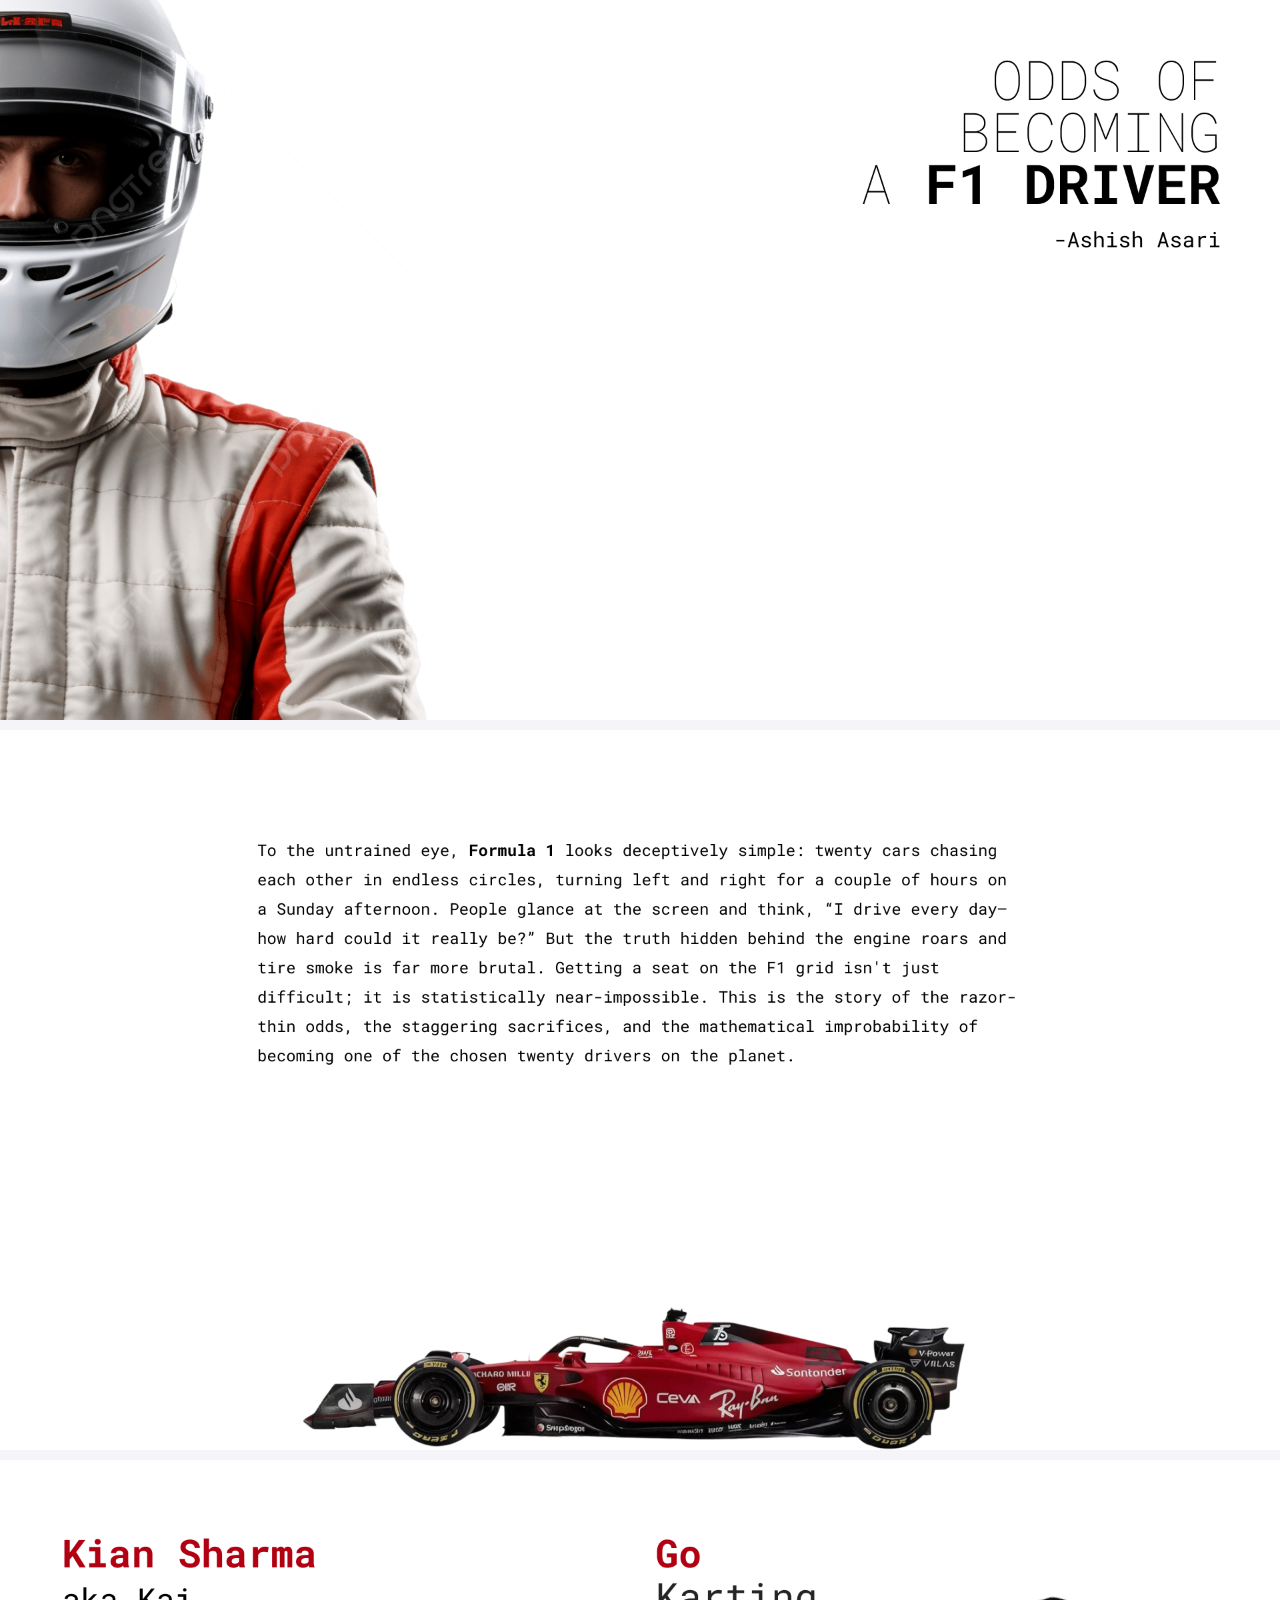
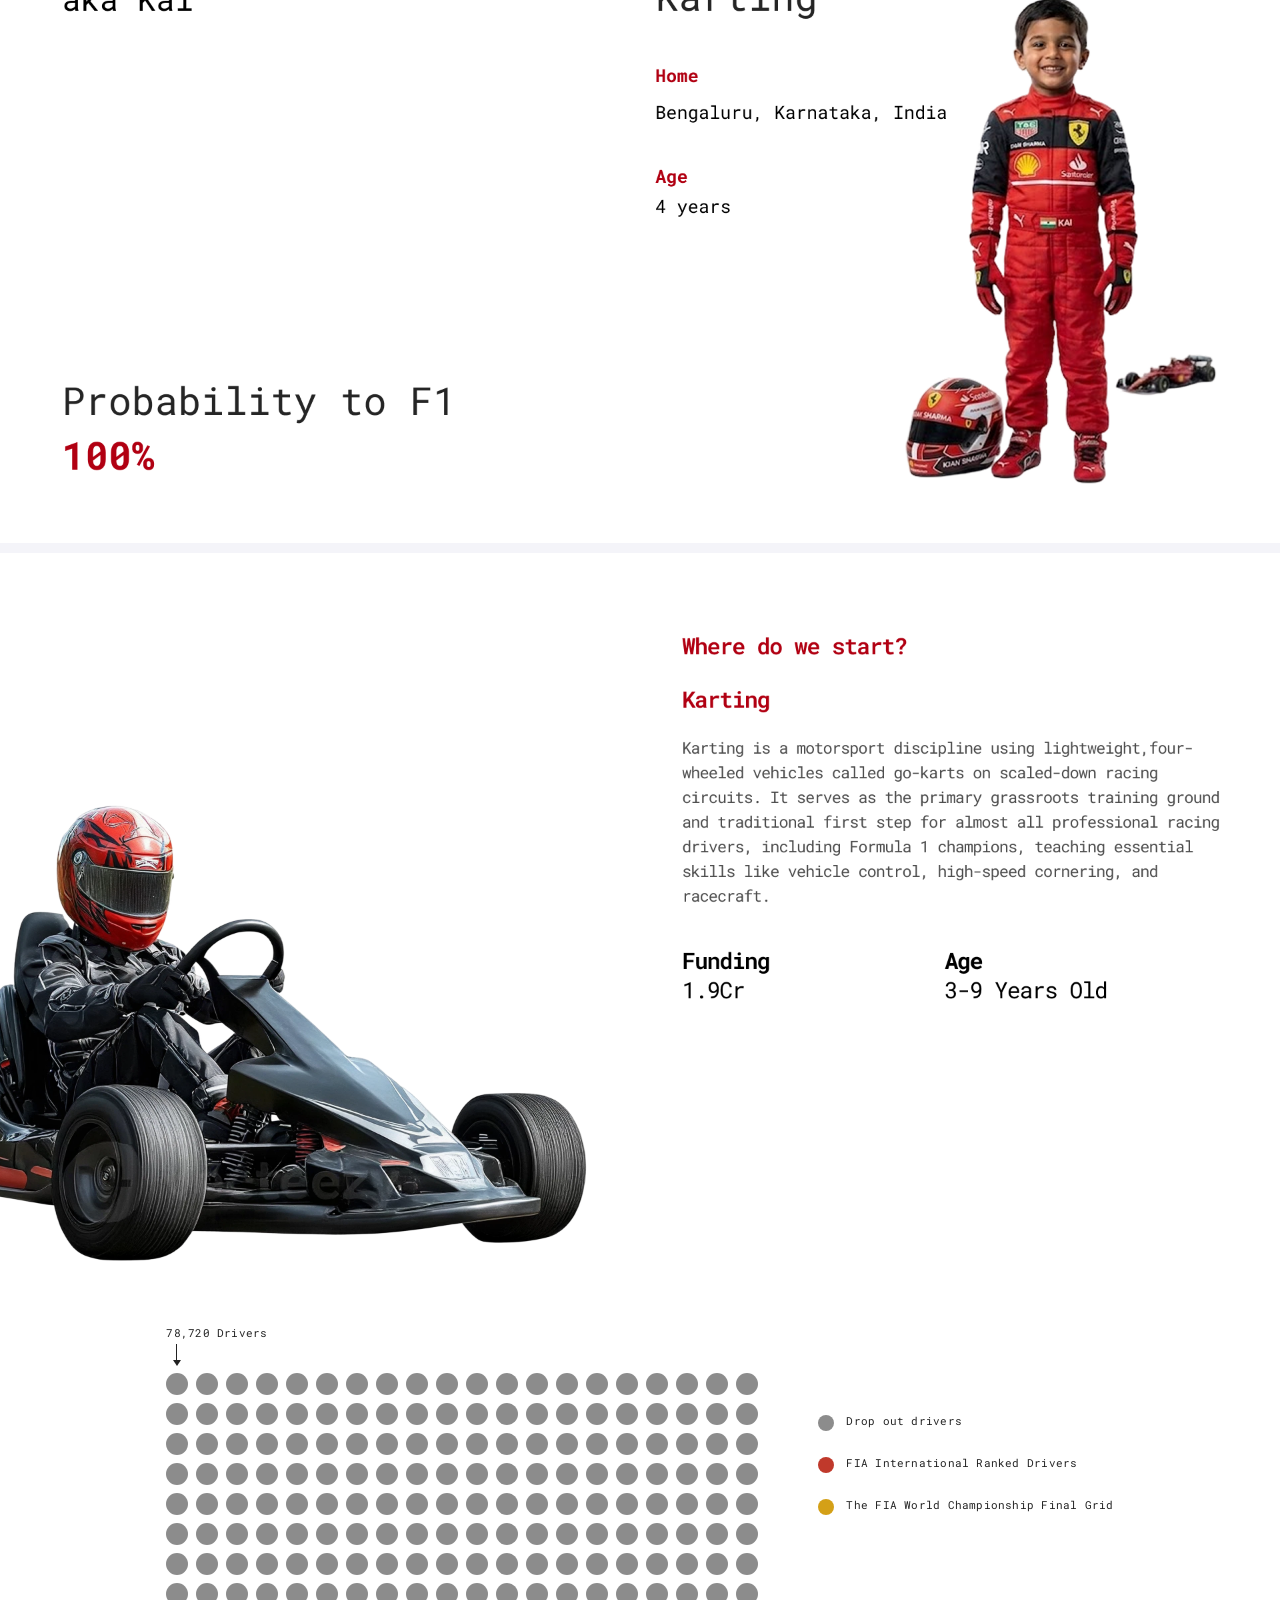
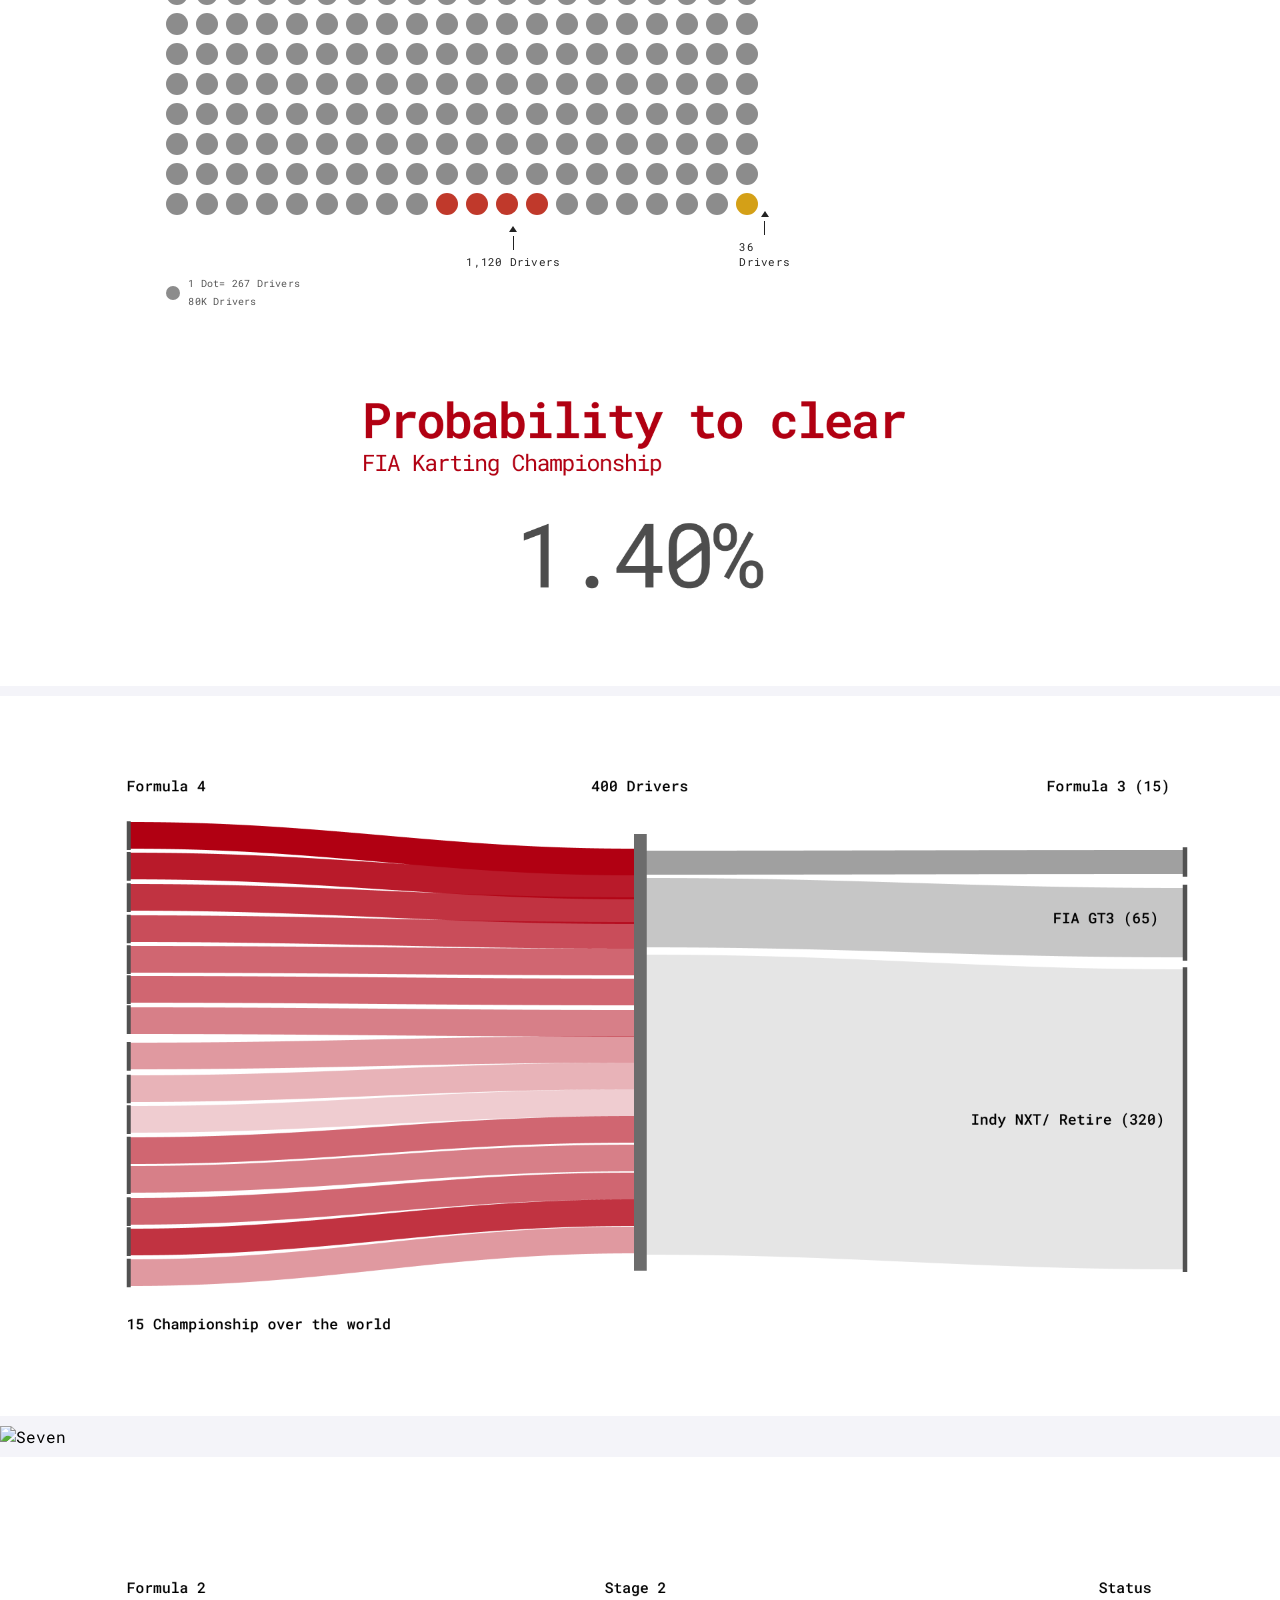
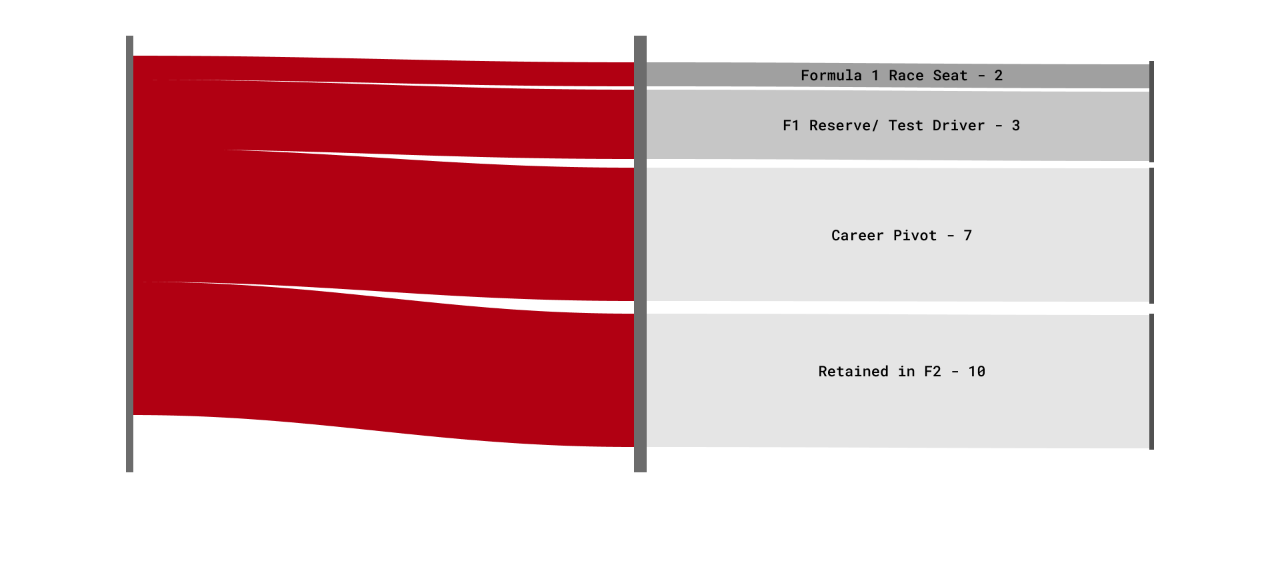
==== F1/Index.html @ bd138283 "pushed" ====
<!DOCTYPE html>
<html lang="en">
<head>
    <meta charset="UTF-8" />
    <meta name="viewport" content="width=device-width, initial-scale=1.0" />
    <title>Webpage with Gallery & FIA Driver Grid</title>
    <link rel="preconnect" href="https://fonts.googleapis.com" />
    <link href="https://fonts.googleapis.com/css2?family=Roboto+Mono:wght@400;500&display=swap" rel="stylesheet" />
    
    <style>
        *, *::before, *::after { 
            box-sizing: border-box; 
        }

        body {
            margin: 0;
            padding: 0;
            background-color: #f4f4f9;
            font-family: 'Roboto Mono', monospace;
            width: 100%;
        }

        /* Full-Width Image Container Styles */
        .image-container {
            width: 100%;
            display: flex;
            flex-direction: column;
            gap: 10px;
        }

        .image-container img {
            width: 100%;
            height: auto;
            display: block;
        }

        /* Data Viz Section Container */
        .viz-section {
            display: flex;
            justify-content: center;
            align-items: center;
            padding: 100px 20px;
            background: #ffffff;
            width: 100%;
            overflow-x: auto;
        }

        /* Animation Keyframes */
        @keyframes fallIn {
            0%   { transform: translateY(-110vh); opacity: 0; }
            60%  { opacity: 1; }
            80%  { transform: translateY(8px); }
            92%  { transform: translateY(-4px); }
            100% { transform: translateY(0); opacity: 1; }
        }

        /* Viz Layout Styles */
        .scene { 
            display: flex; 
            align-items: flex-start; 
            gap: 60px; 
        }

        .viz { 
            position: relative; 
        }

        .annotation-top {
            position: absolute;
            top: -48px;
            left: 0;
            font-size: 11px;
            color: #222;
            letter-spacing: .02em;
        }
        .annotation-top .line { width:1px; height:16px; background:#222; margin:4px 0 0 10px; }
        .annotation-top .arrow-down {
            width:0; height:0;
            border-left:4px solid transparent;
            border-right:4px solid transparent;
            border-top:6px solid #222;
            margin-left:7px;
        }

        .grid {
            display: grid;
            grid-template-columns: repeat(20, 22px);
            grid-template-rows: repeat(15, 22px);
            gap: 8px;
        }

        .dot {
            width: 22px;
            height: 22px;
            border-radius: 50%;
            cursor: pointer;
            opacity: 0;
            animation: fallIn .7s cubic-bezier(.22,1,.36,1) forwards;
            transition: background-color .15s ease, transform .15s ease, opacity .2s ease;
        }
        .dot.grey   { background: #8C8C8C; }
        .dot.red    { background: #C0392B; }
        .dot.yellow { background: #D4A017; }

        .dot:hover { transform: scale(1.18); }
        .dot.grey:hover   { background: #6B6B6B; }
        .dot.red:hover    { background: #E74C3C; }
        .dot.yellow:hover { background: #F4C430; }

        /* Dim non-hovered types */
        .grid.highlight-grey   .dot.red,
        .grid.highlight-grey   .dot.yellow { opacity: .18 !important; }
        .grid.highlight-red    .dot.grey,
        .grid.highlight-red    .dot.yellow { opacity: .18 !important; }
        .grid.highlight-yellow .dot.grey,
        .grid.highlight-yellow .dot.red   { opacity: .18 !important; }

        .annot-bottom {
            position: absolute;
            bottom: -54px;
            font-size: 11px;
            color: #222;
            letter-spacing: .02em;
            display: flex;
            flex-direction: column;
            align-items: center;
        }
        .arrow-up {
            width:0; height:0;
            border-left:4px solid transparent;
            border-right:4px solid transparent;
            border-bottom:6px solid #222;
            margin-bottom:4px;
        }
        .annot-line { width:1px; height:14px; background:#222; margin-bottom:4px; }

        .meta {
            position: absolute;
            bottom: -96px;
            left: 0;
            font-size: 10px;
            color: #555;
            letter-spacing: .02em;
            line-height: 1.8;
            display: flex;
            align-items: center;
            gap: 8px;
        }
        .meta-dot {
            width:14px; height:14px;
            border-radius:50%;
            background:#8C8C8C;
            flex-shrink:0;
        }

        /* Legend */
        .legend { display:flex; flex-direction:column; gap:24px; padding-top:40px; min-width:200px; }
        .legend-item {
            display:flex; align-items:flex-start; gap:12px; cursor:default;
        }
        .legend-dot {
            width:16px; height:16px; border-radius:50%; flex-shrink:0; margin-top:2px;
            transition: background-color .15s ease;
        }
        .legend-label { font-size:11px; color:#222; line-height:1.5; letter-spacing:.02em; }

        /* Tooltip */
        #tooltip {
            position: fixed;
            background: #111;
            color: #fff;
            padding: 6px 12px;
            border-radius: 4px;
            font-size: 11px;
            font-family: 'Roboto Mono', monospace;
            pointer-events: none;
            z-index: 1000;
            white-space: nowrap;
            letter-spacing: .02em;
            box-shadow: 0 2px 8px rgba(0,0,0,.25);
            display: none;
        }
    </style>
</head>
<body>

    <!-- SECTION 1: Top Images (1 to 4) -->
    <div class="image-container">
        <img src="One.png" alt="One">
        <img src="Two.png" alt="Two">
        <img src="Three.png" alt="Three">
        <img src="Four.png" alt="Four">
    </div>

    <!-- SECTION 2: FIA Data Visualization -->
    <div class="viz-section">
        <div id="tooltip"></div>

        <div class="scene">
            <div class="viz">
                <div class="annotation-top">
                    78,720 Drivers
                    <div class="line"></div>
                    <div class="arrow-down"></div>
                </div>

                <div class="grid" id="dotGrid"></div>

                <div class="annot-bottom" style="left:300px">
                    <div class="arrow-up"></div>
                    <div class="annot-line"></div>
                    1,120 Drivers
                </div>

                <div class="annot-bottom" style="left:573px">
                    <div class="arrow-up"></div>
                    <div class="annot-line"></div>
                    36 Drivers
                </div>

                <div class="meta">
                    <div class="meta-dot"></div>
                    <div>
                        <div>1 Dot= 267 Drivers</div>
                        <div>80K Drivers</div>
                    </div>
                </div>
            </div>

            <div class="legend">
                <div class="legend-item" data-type="grey">
                    <div class="legend-dot" style="background:#8C8C8C"></div>
                    <div class="legend-label">Drop out drivers</div>
                </div>
                <div class="legend-item" data-type="red">
                    <div class="legend-dot" style="background:#C0392B"></div>
                    <div class="legend-label">FIA International Ranked Drivers</div>
                </div>
                <div class="legend-item" data-type="yellow">
                    <div class="legend-dot" style="background:#D4A017"></div>
                    <div class="legend-label">The FIA World Championship Final Grid</div>
                </div>
            </div>
        </div>
    </div>

    <!-- SECTION 3: Bottom Images (5, 6, 7, & 8) -->
    <div class="image-container">
        <img src="Five.png" alt="Five">
        <img src="Six.png" alt="Six">
        <img src="Seven.png" alt="Seven">
        <img src="Eight.png" alt="Eight">
    </div>

    <!-- Visualization Script -->
    <script>
        const COLS = 20, ROWS = 15;
        const LABEL = {
            grey:   'Drop out drivers',
            red:    'FIA International Ranked Drivers',
            yellow: 'The FIA World Championship Final Grid',
        };
        const HOVER_COLOR = { grey:'#6B6B6B', red:'#E74C3C', yellow:'#F4C430' };
        const BASE_COLOR  = { grey:'#8C8C8C', red:'#C0392B', yellow:'#D4A017' };

        const grid = document.getElementById('dotGrid');
        const tooltip = document.getElementById('tooltip');

        for (let row = 0; row < ROWS; row++) {
            for (let col = 0; col < COLS; col++) {
                let type = 'grey';
                if (row === ROWS-1 && col >= 9 && col <= 12) type = 'red';
                else if (row === ROWS-1 && col === 19) type = 'yellow';

                const delay = row * 0.06 + col * 0.015 + Math.random() * 0.04;
                const dot = document.createElement('div');
                dot.className = `dot ${type}`;
                dot.style.animationDelay = `${delay.toFixed(3)}s`;
                dot.dataset.type = type;
                grid.appendChild(dot);
            }
        }

        // Tooltip tracking
        document.addEventListener('mousemove', (e) => {
            tooltip.style.left = (e.clientX + 14) + 'px';
            tooltip.style.top  = (e.clientY - 36) + 'px';
        });

        function showTooltip(type) {
            tooltip.textContent = LABEL[type];
            tooltip.style.display = 'block';
            grid.className = `grid highlight-${type}`;
        }
        function hideTooltip() {
            tooltip.style.display = 'none';
            grid.className = 'grid';
        }

        // Dot hover
        grid.addEventListener('mouseover', (e) => {
            const dot = e.target.closest('.dot');
            if (dot) showTooltip(dot.dataset.type);
        });
        grid.addEventListener('mouseout', (e) => {
            if (!e.relatedTarget?.closest('.dot')) hideTooltip();
        });

        // Legend hover
        document.querySelectorAll('.legend-item').forEach(item => {
            const type = item.dataset.type;
            const ldot = item.querySelector('.legend-dot');
            item.addEventListener('mouseenter', () => {
                showTooltip(type);
                ldot.style.background = HOVER_COLOR[type];
            });
            item.addEventListener('mouseleave', () => {
                hideTooltip();
                ldot.style.background = BASE_COLOR[type];
            });
        });
    </script>
</body>
</html>
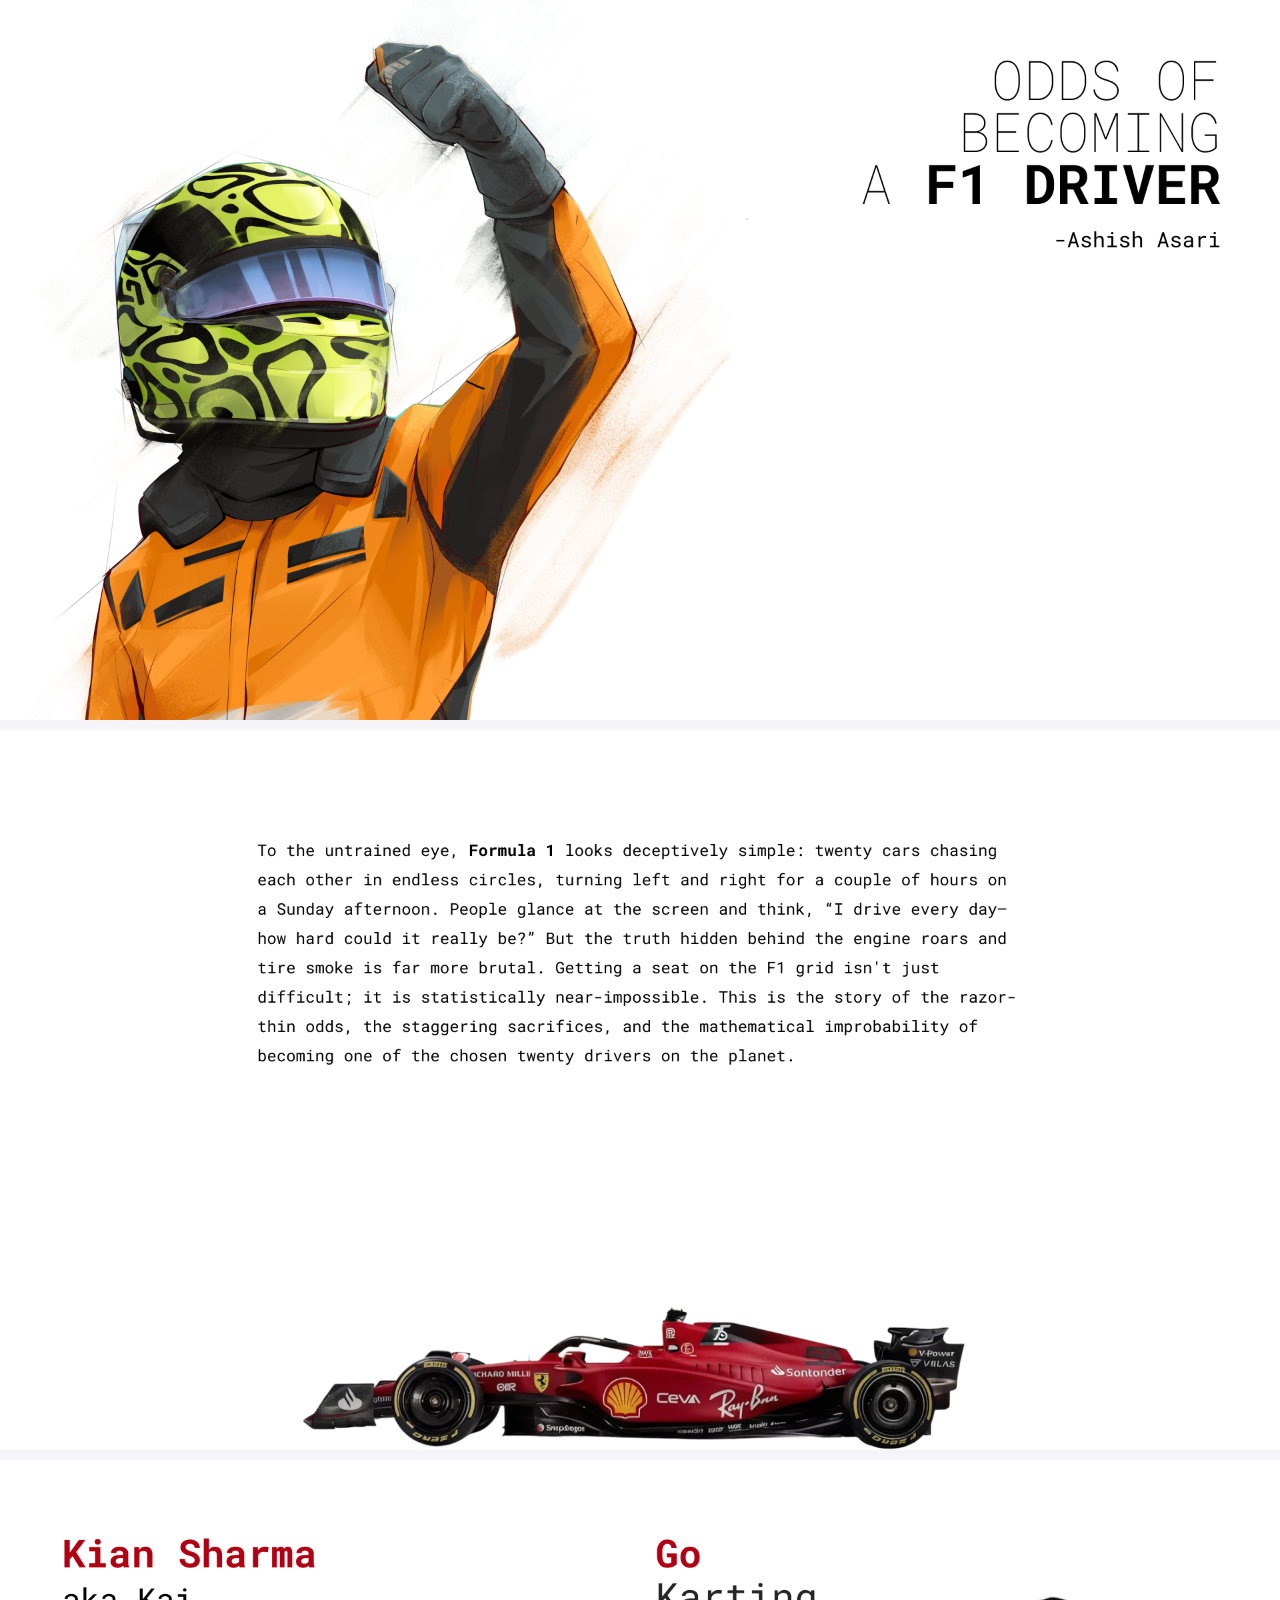
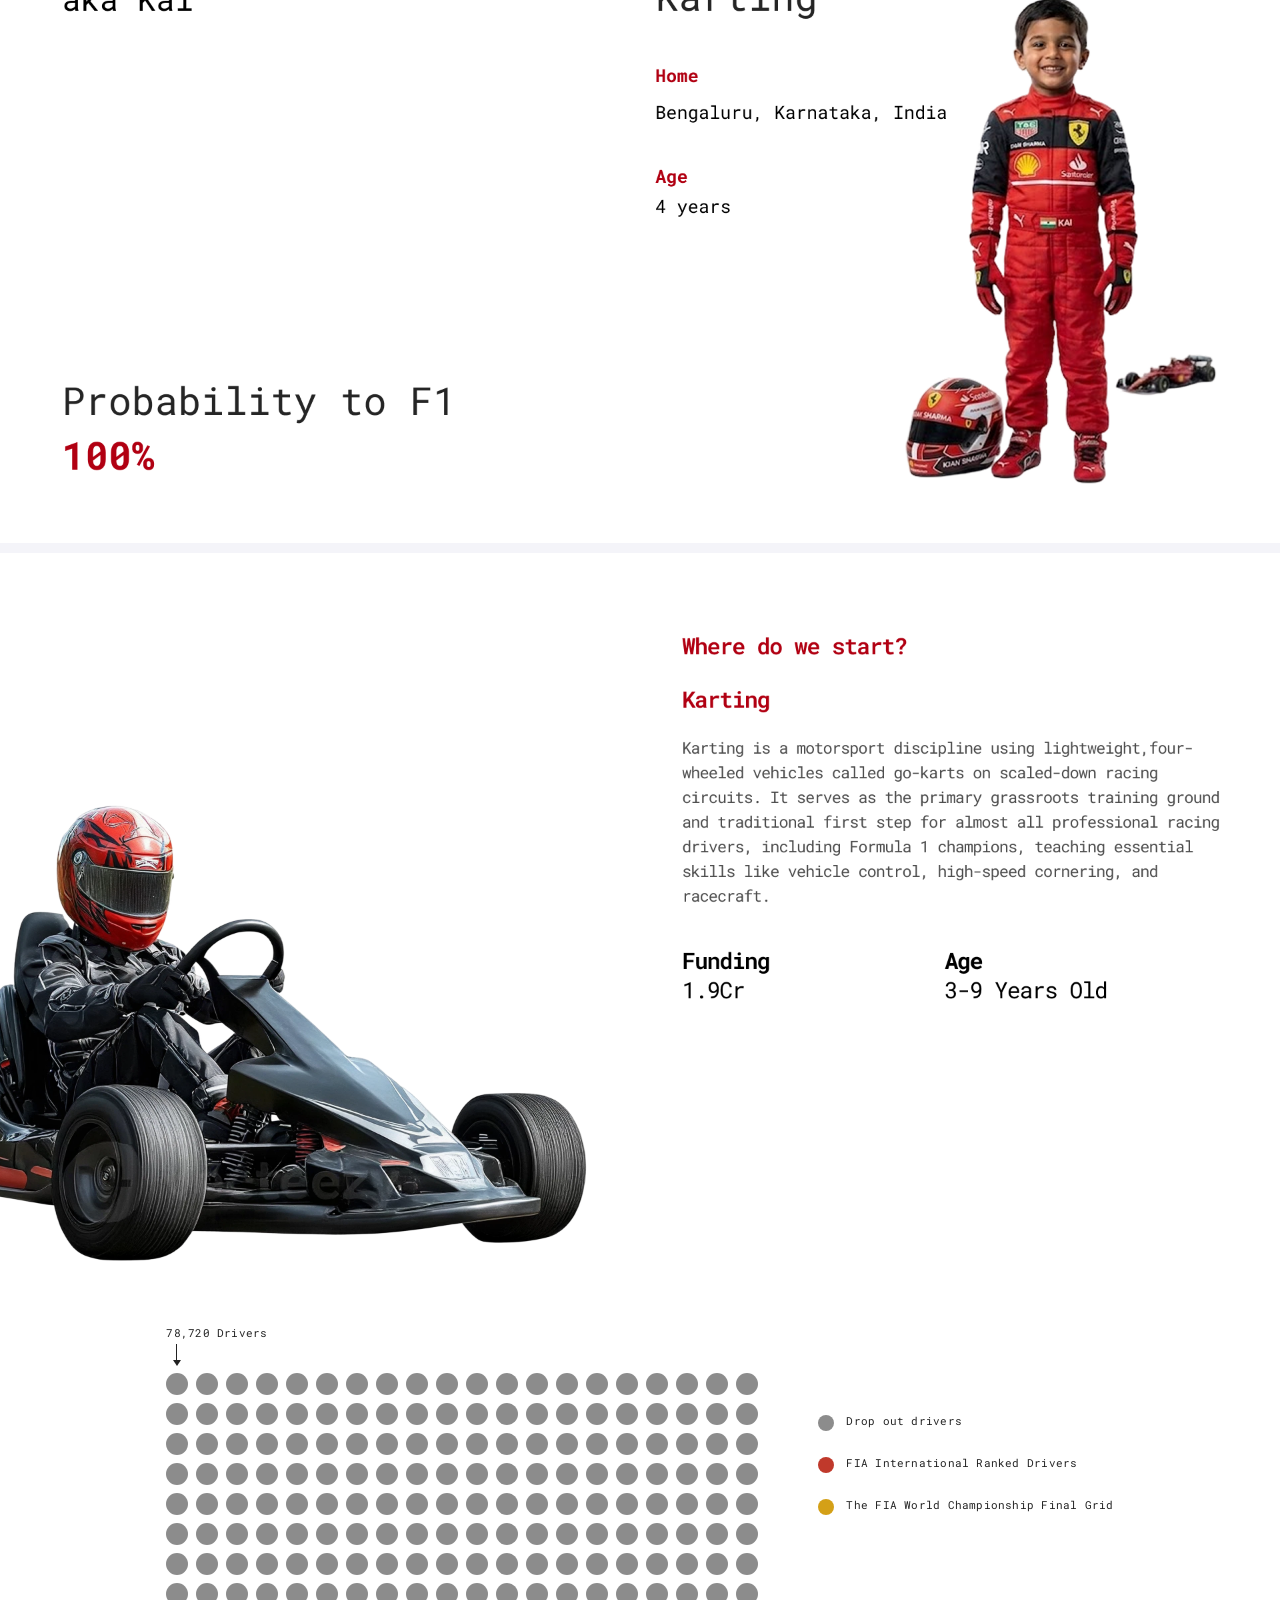
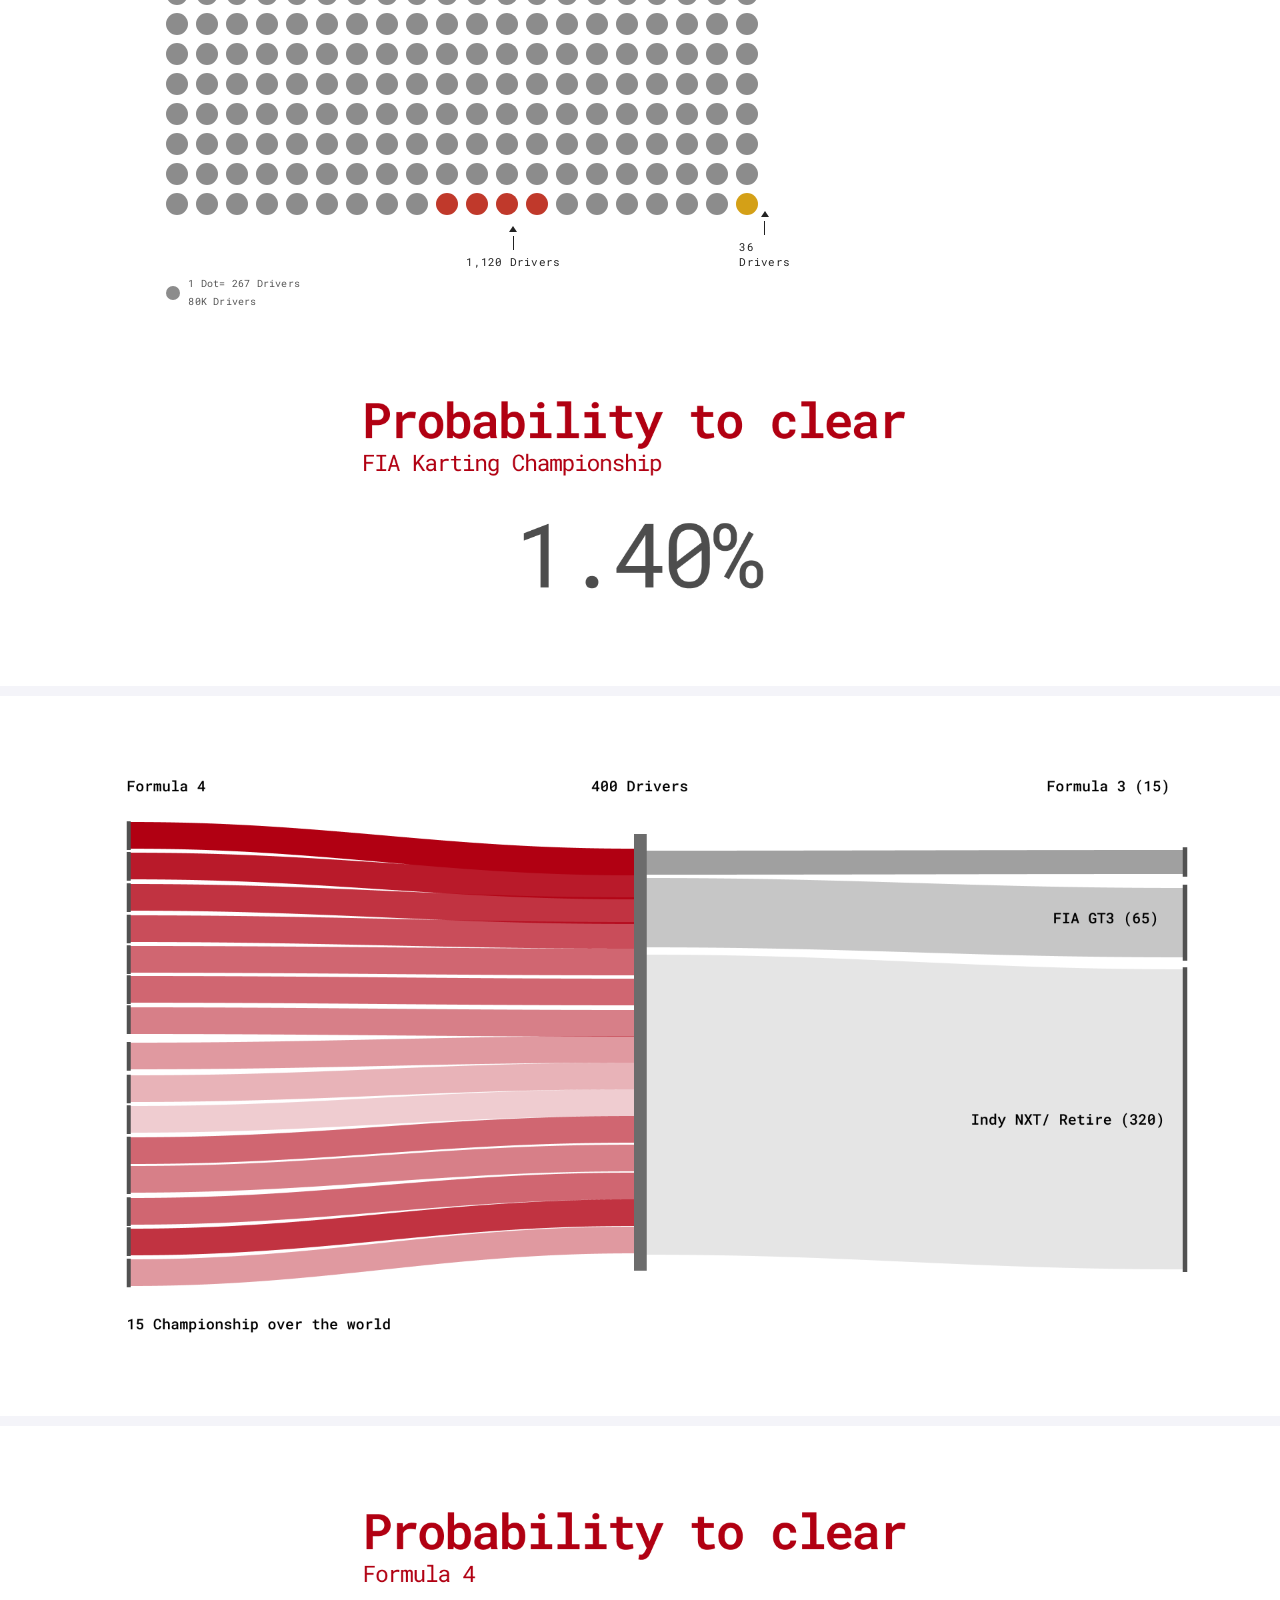
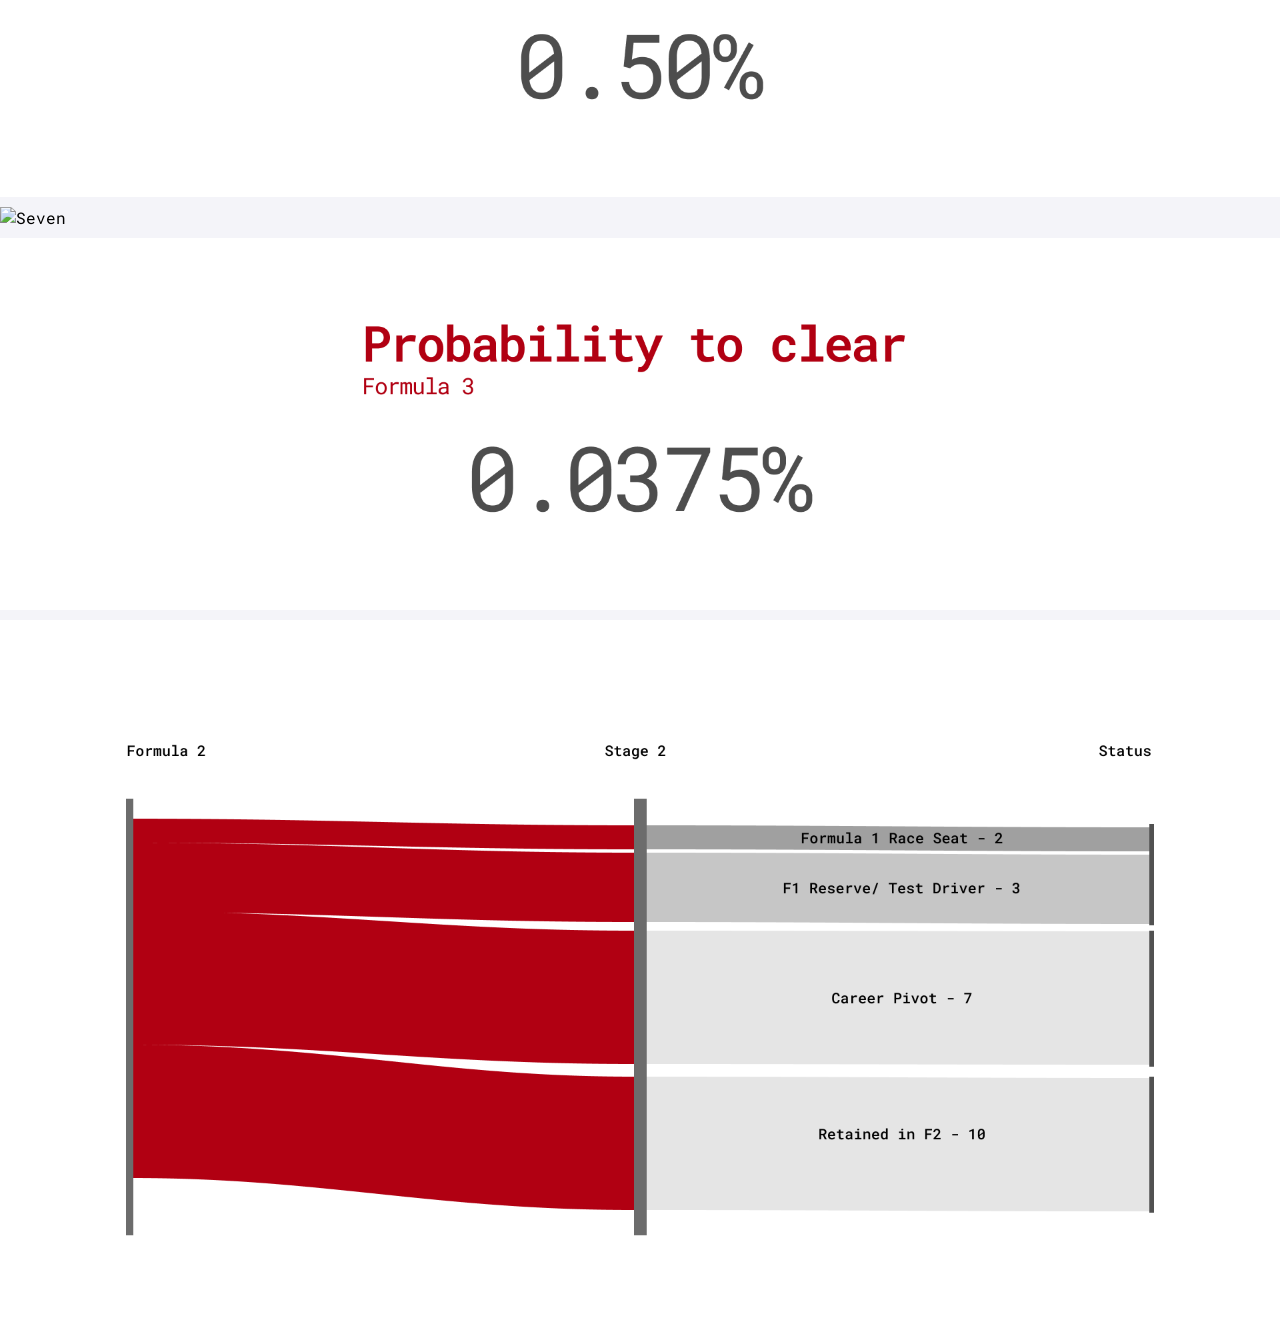
==== commit a6e6492d: "Yes" ====
--- a/F1/Index.html
+++ b/F1/Index.html
@@ -244,11 +244,16 @@
         </div>
     </div>
 
-    <!-- SECTION 3: Bottom Images (5, 6, 7, & 8) -->
+    <!-- SECTION 3: Bottom Images -->
     <div class="image-container">
         <img src="Five.png" alt="Five">
         <img src="Six.png" alt="Six">
+        <img src="Six-B.png" alt="Six-B">
         <img src="Seven.png" alt="Seven">
+        
+        <!-- NEW IMAGE SLOT RIGHT AFTER SEVEN -->
+        <img src="Seven-B.png" alt="Seven-B">
+        
         <img src="Eight.png" alt="Eight">
     </div>
 
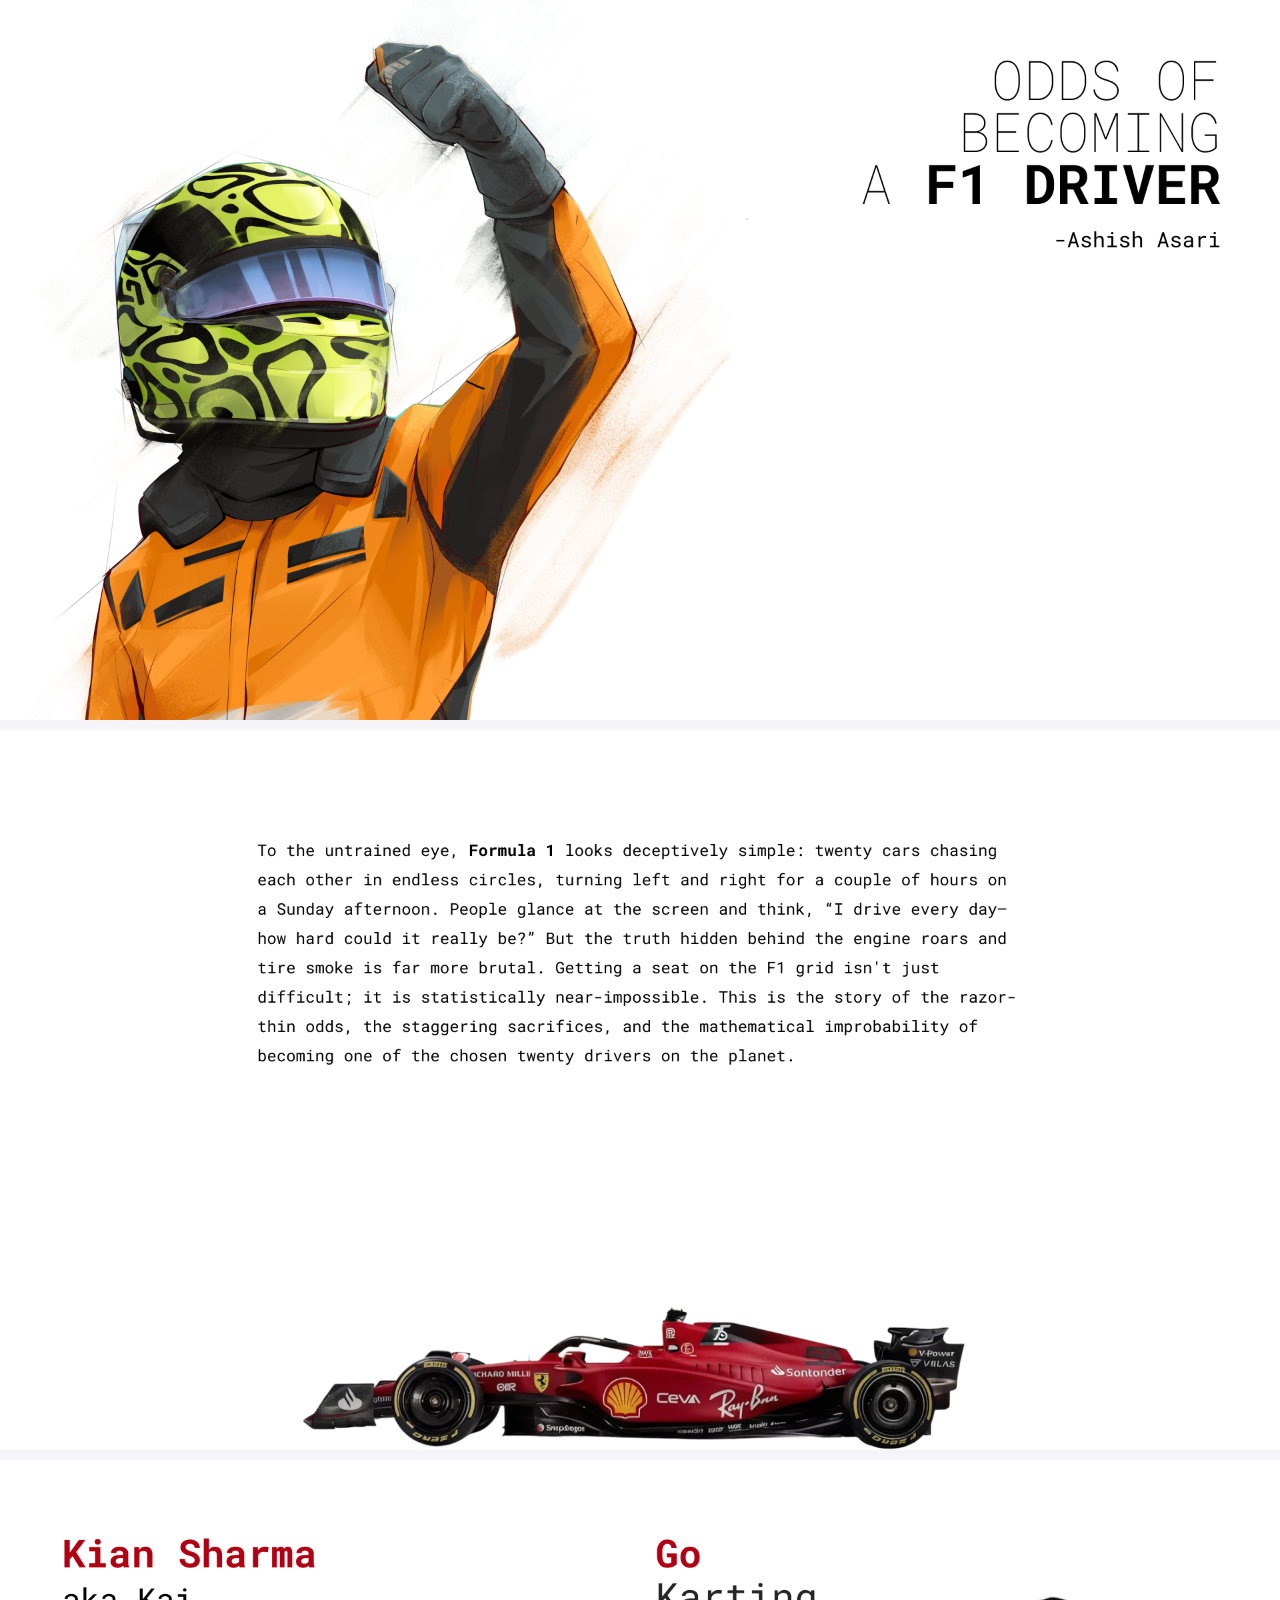
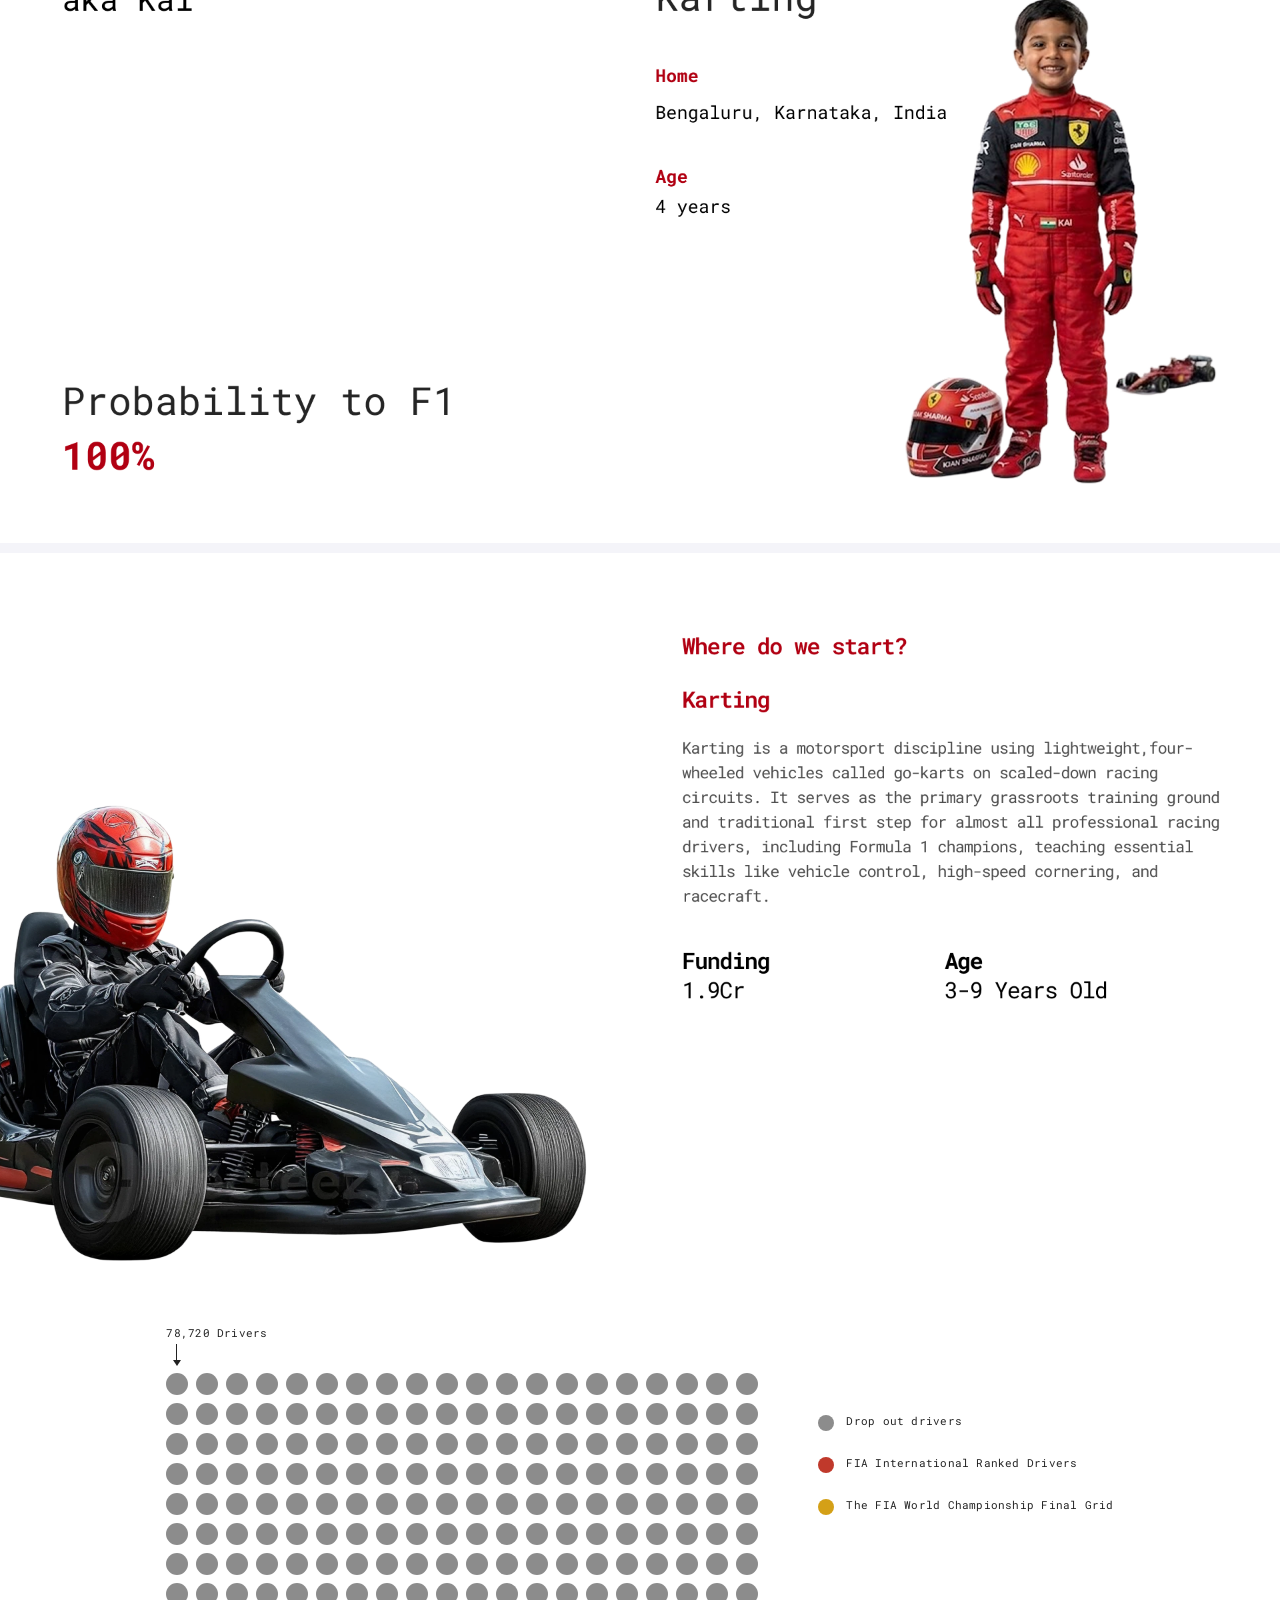
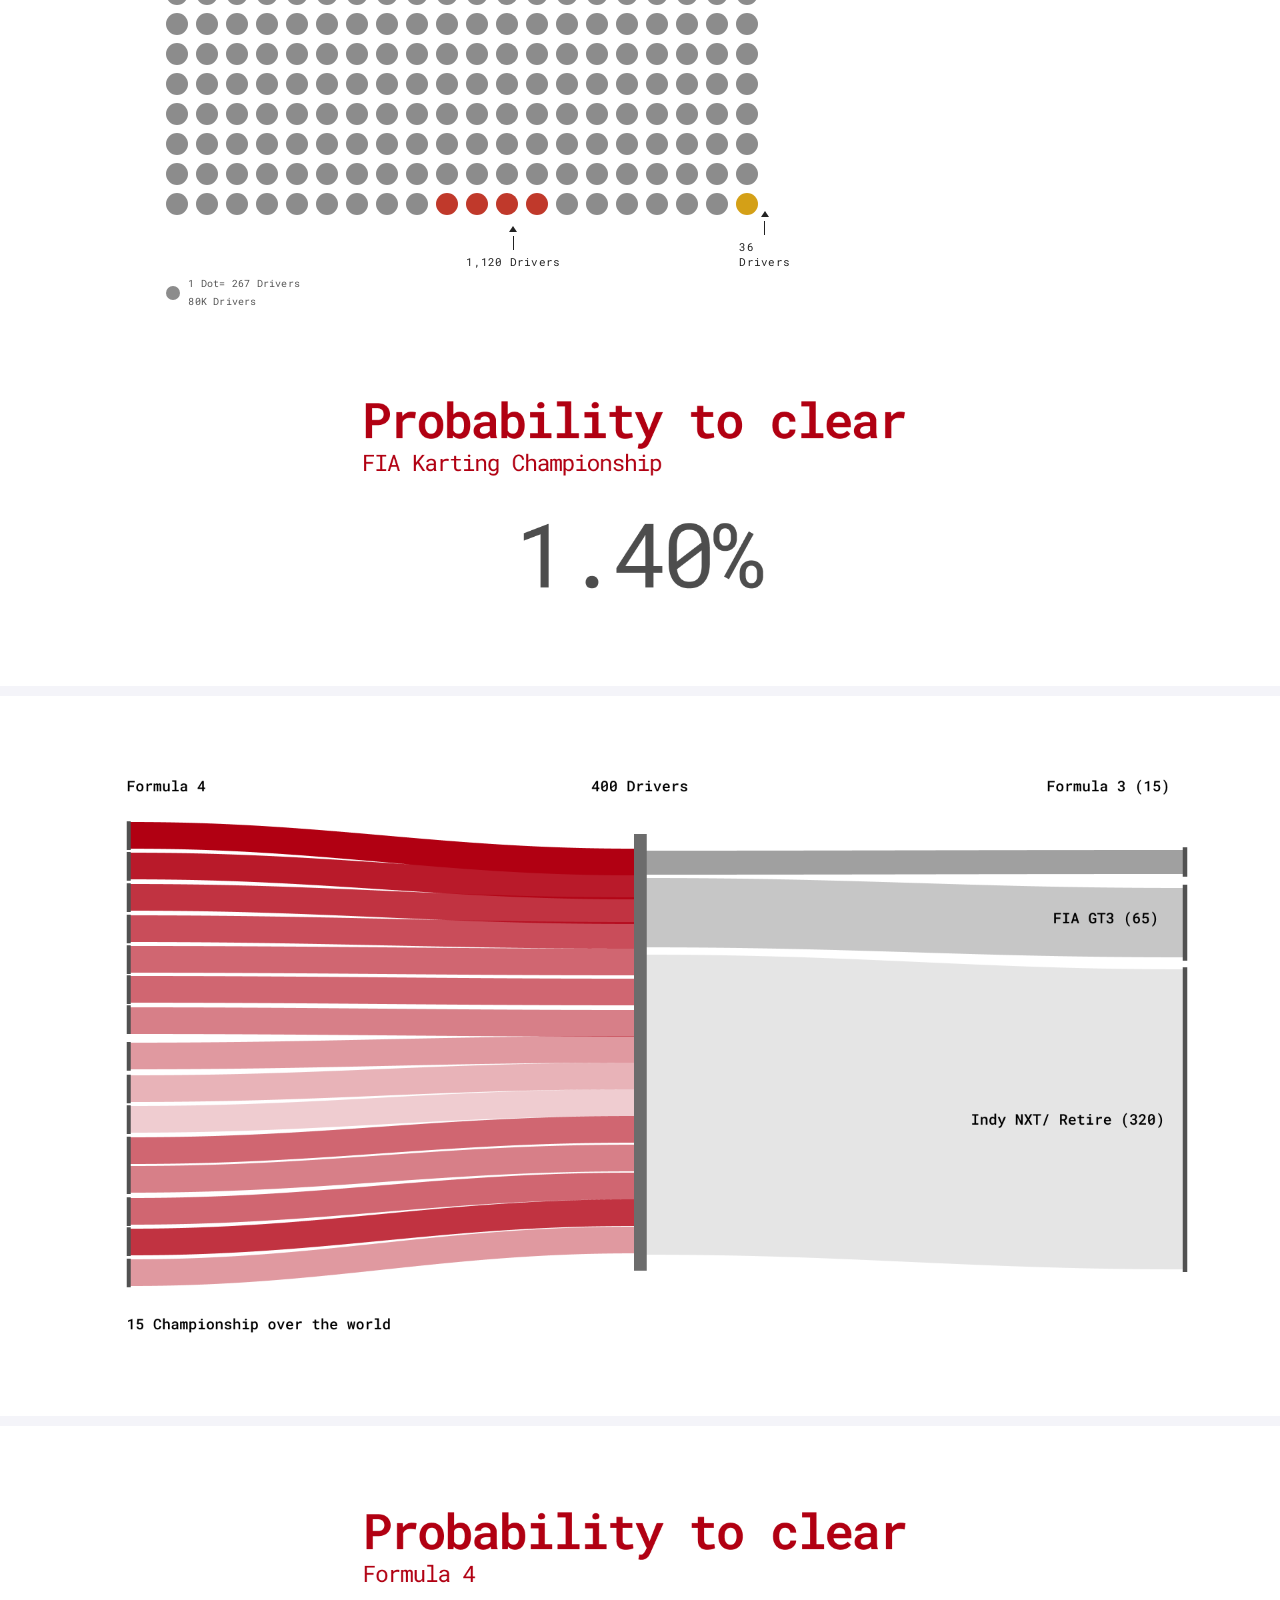
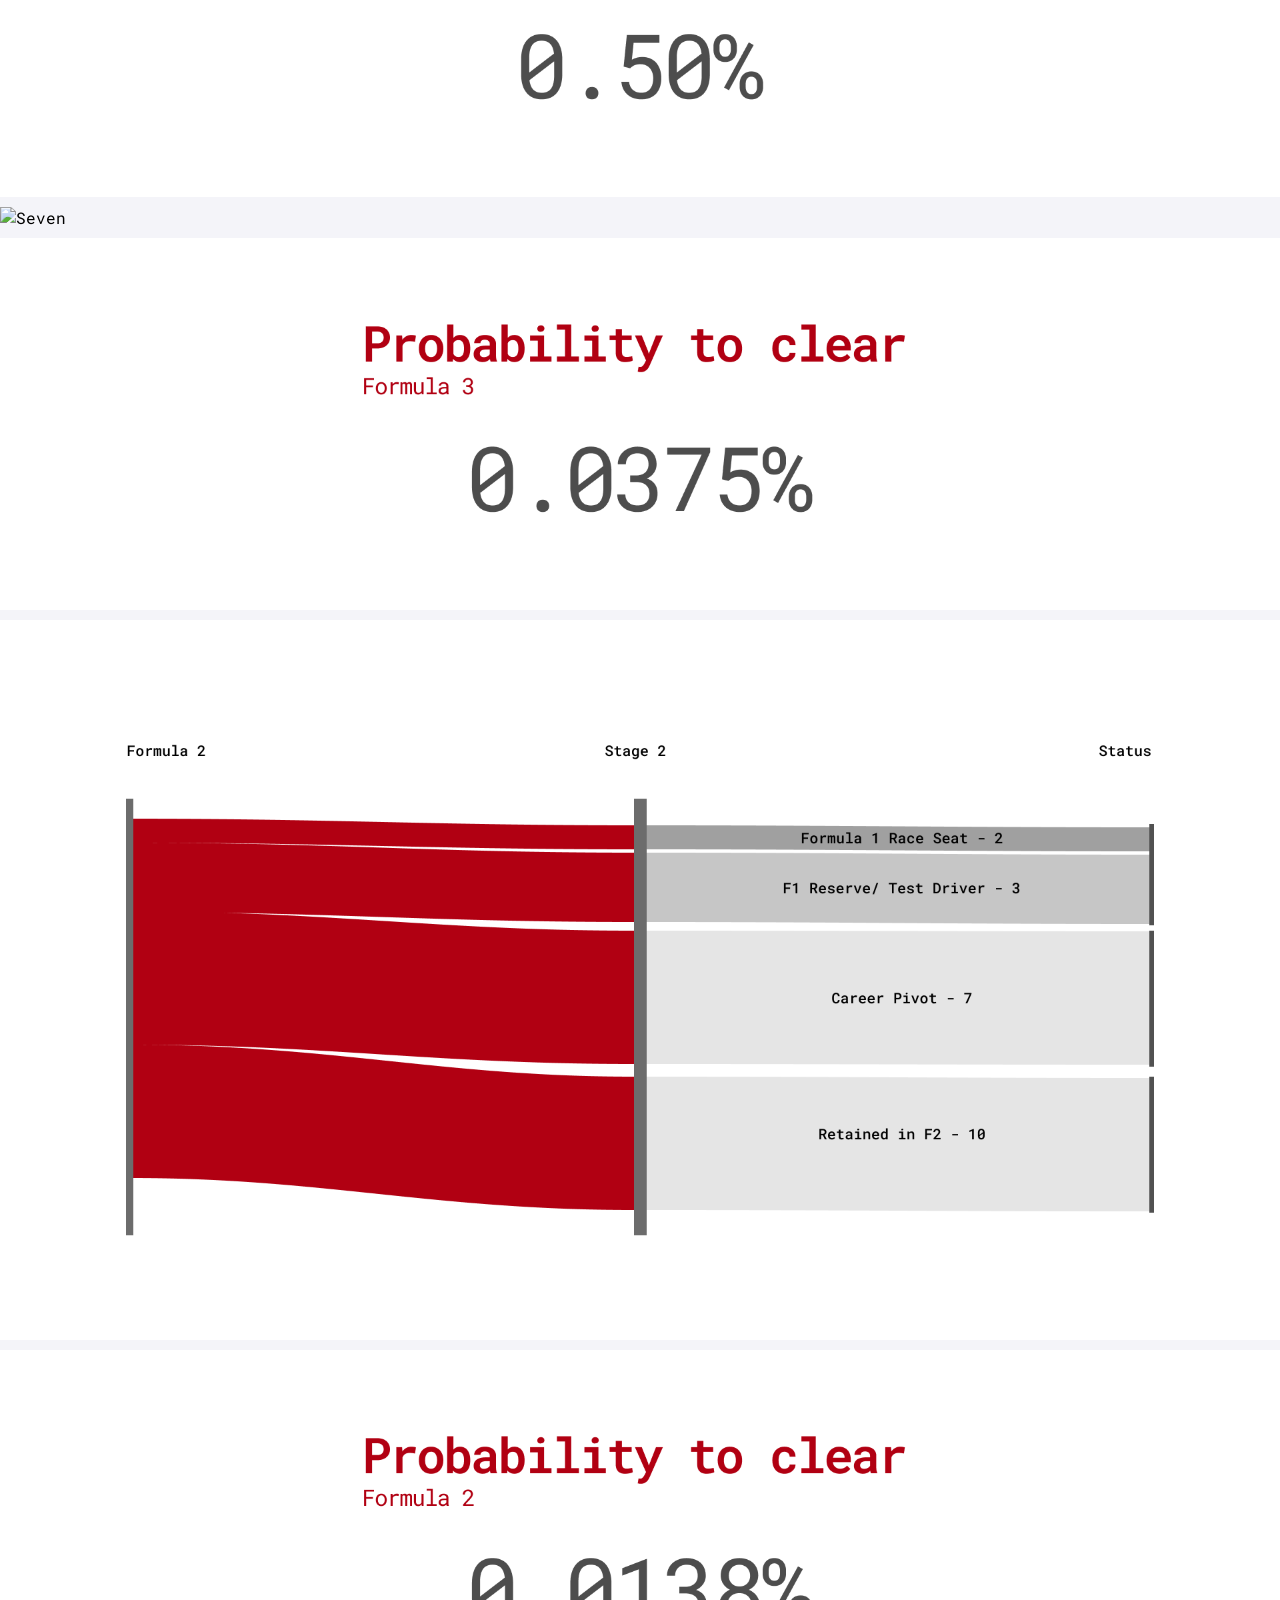
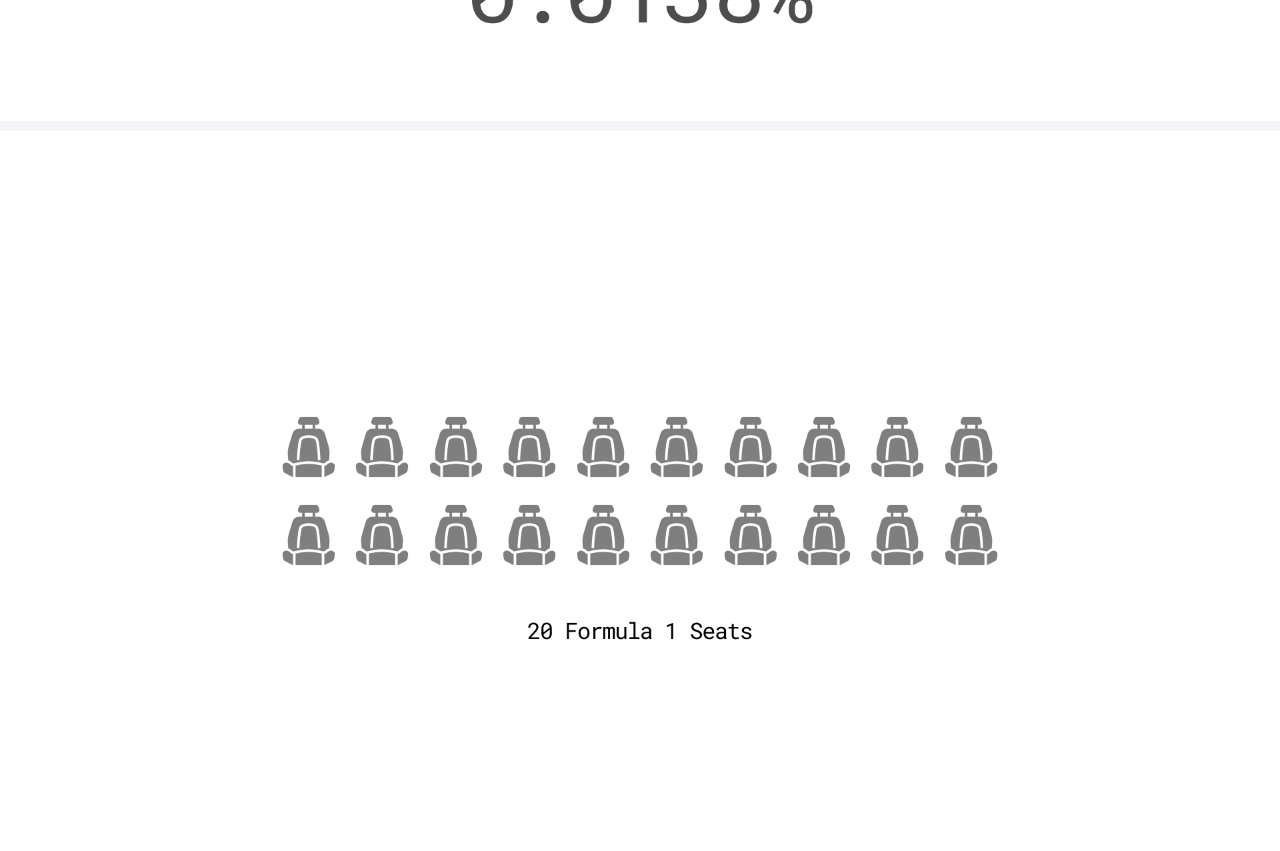
==== commit 966dea33: "Yes" ====
--- a/F1/Index.html
+++ b/F1/Index.html
@@ -250,11 +250,12 @@
         <img src="Six.png" alt="Six">
         <img src="Six-B.png" alt="Six-B">
         <img src="Seven.png" alt="Seven">
+        <img src="Seven-B.png" alt="Seven-B">
+        <img src="Eight.png" alt="Eight">
+        <img src="Nine.png" alt="Nine">
         
-        <!-- NEW IMAGE SLOT RIGHT AFTER SEVEN -->
-        <img src="Seven-B.png" alt="Seven-B">
-        
-        <img src="Eight.png" alt="Eight">
+        <!-- NEW IMAGE SLOT AFTER NINE -->
+        <img src="Ten.png" alt="Ten">
     </div>
 
     <!-- Visualization Script -->
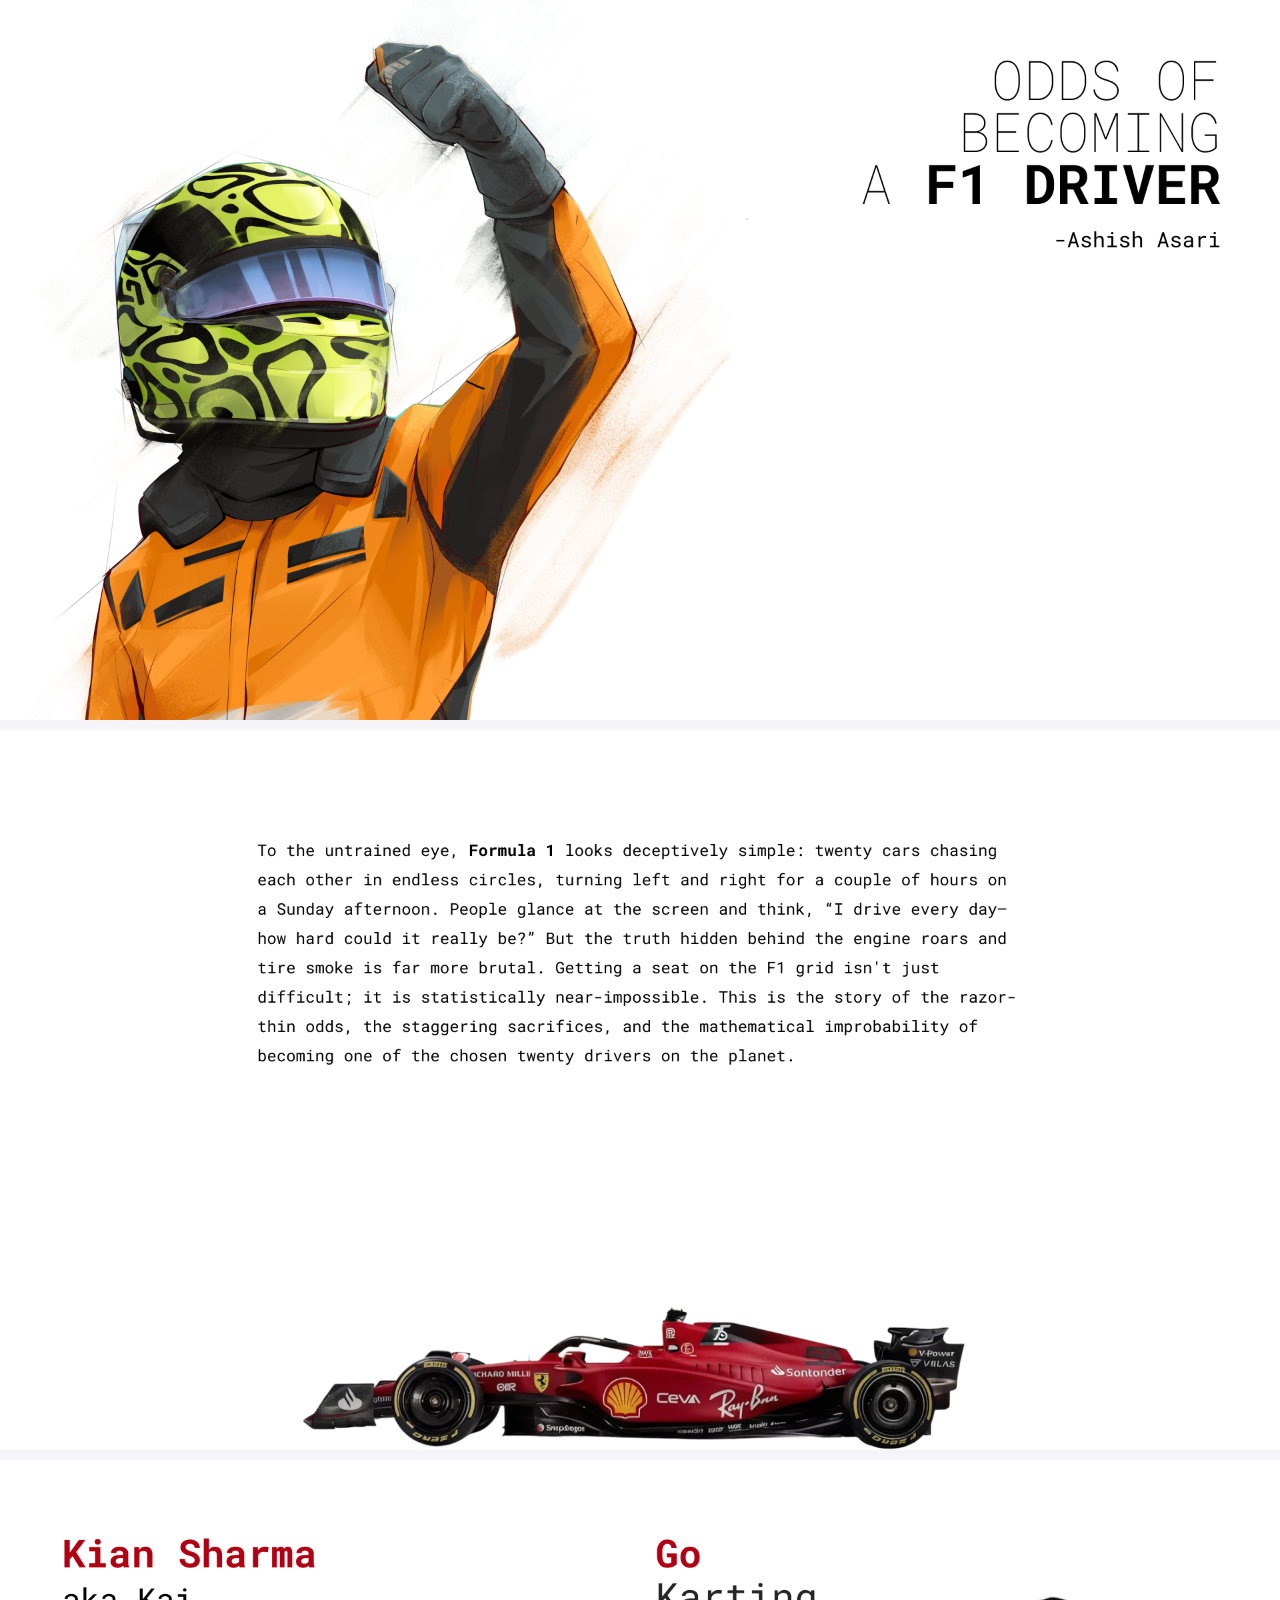
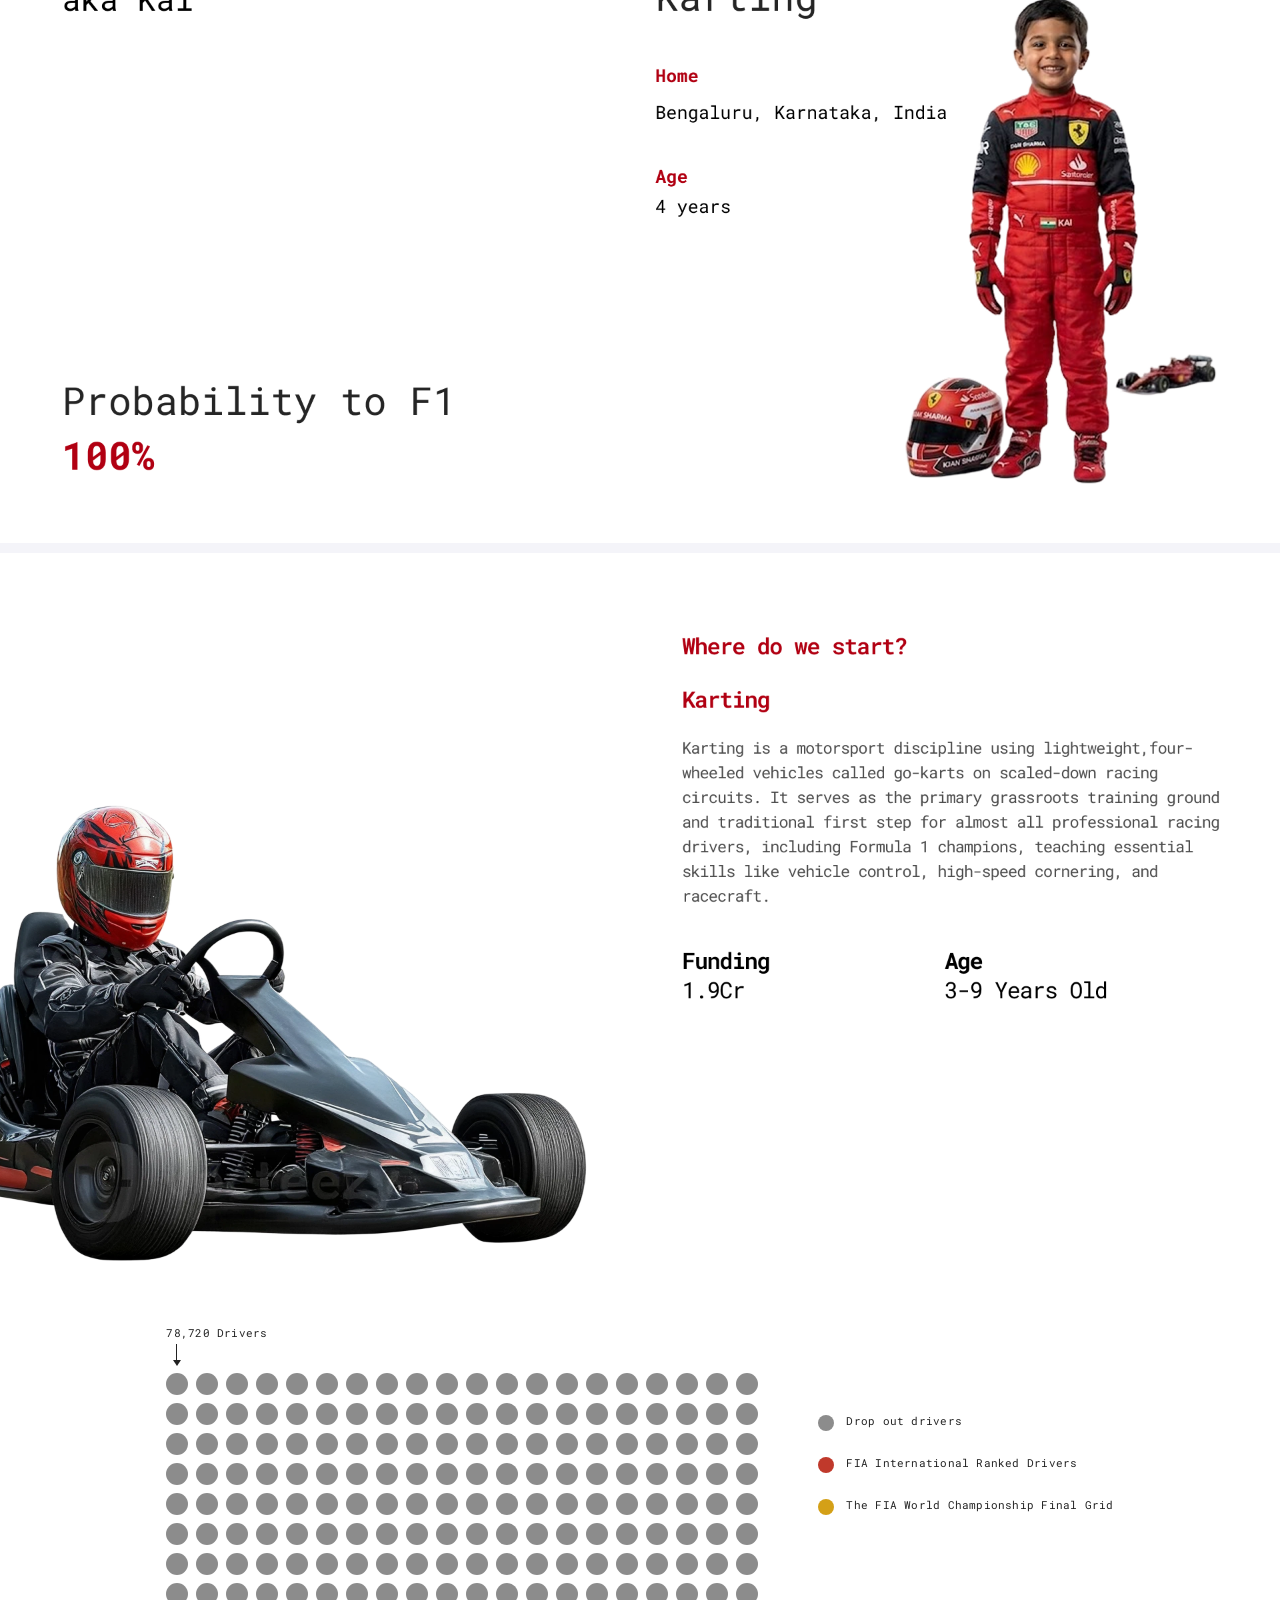
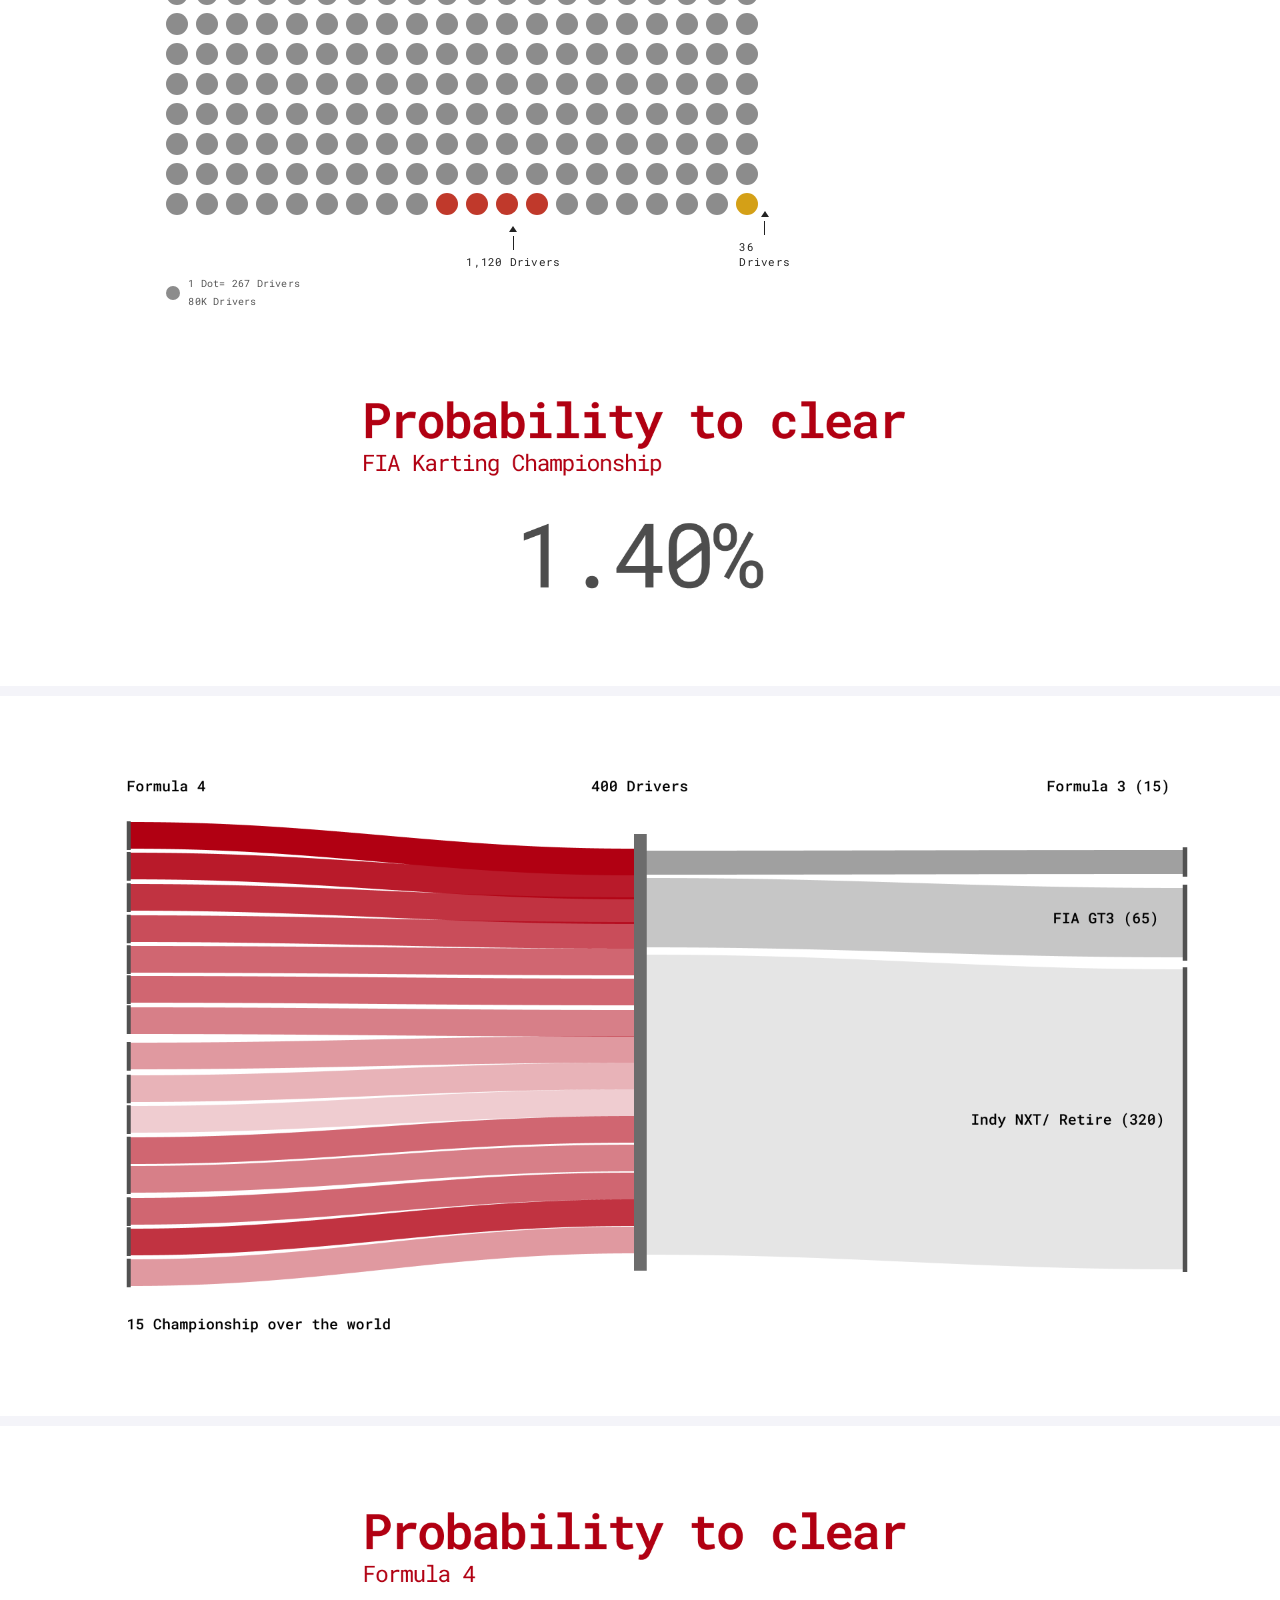
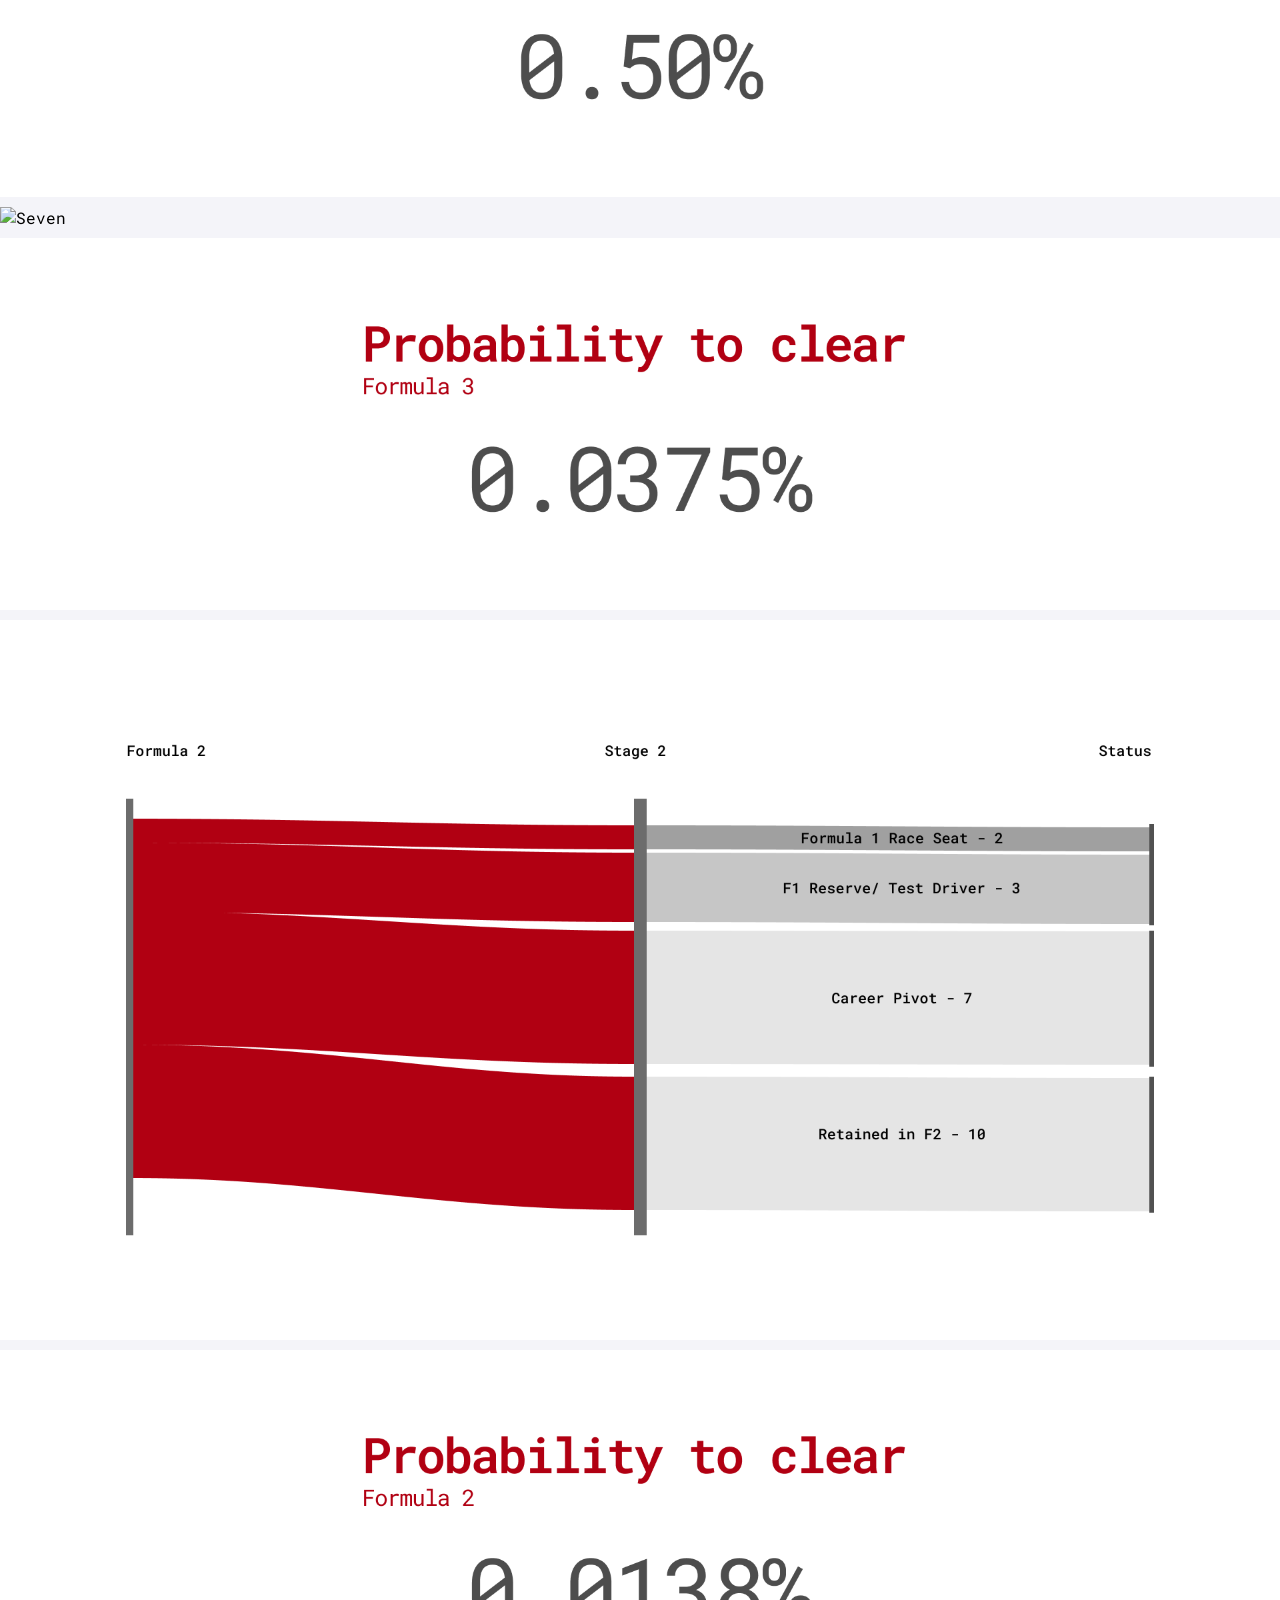
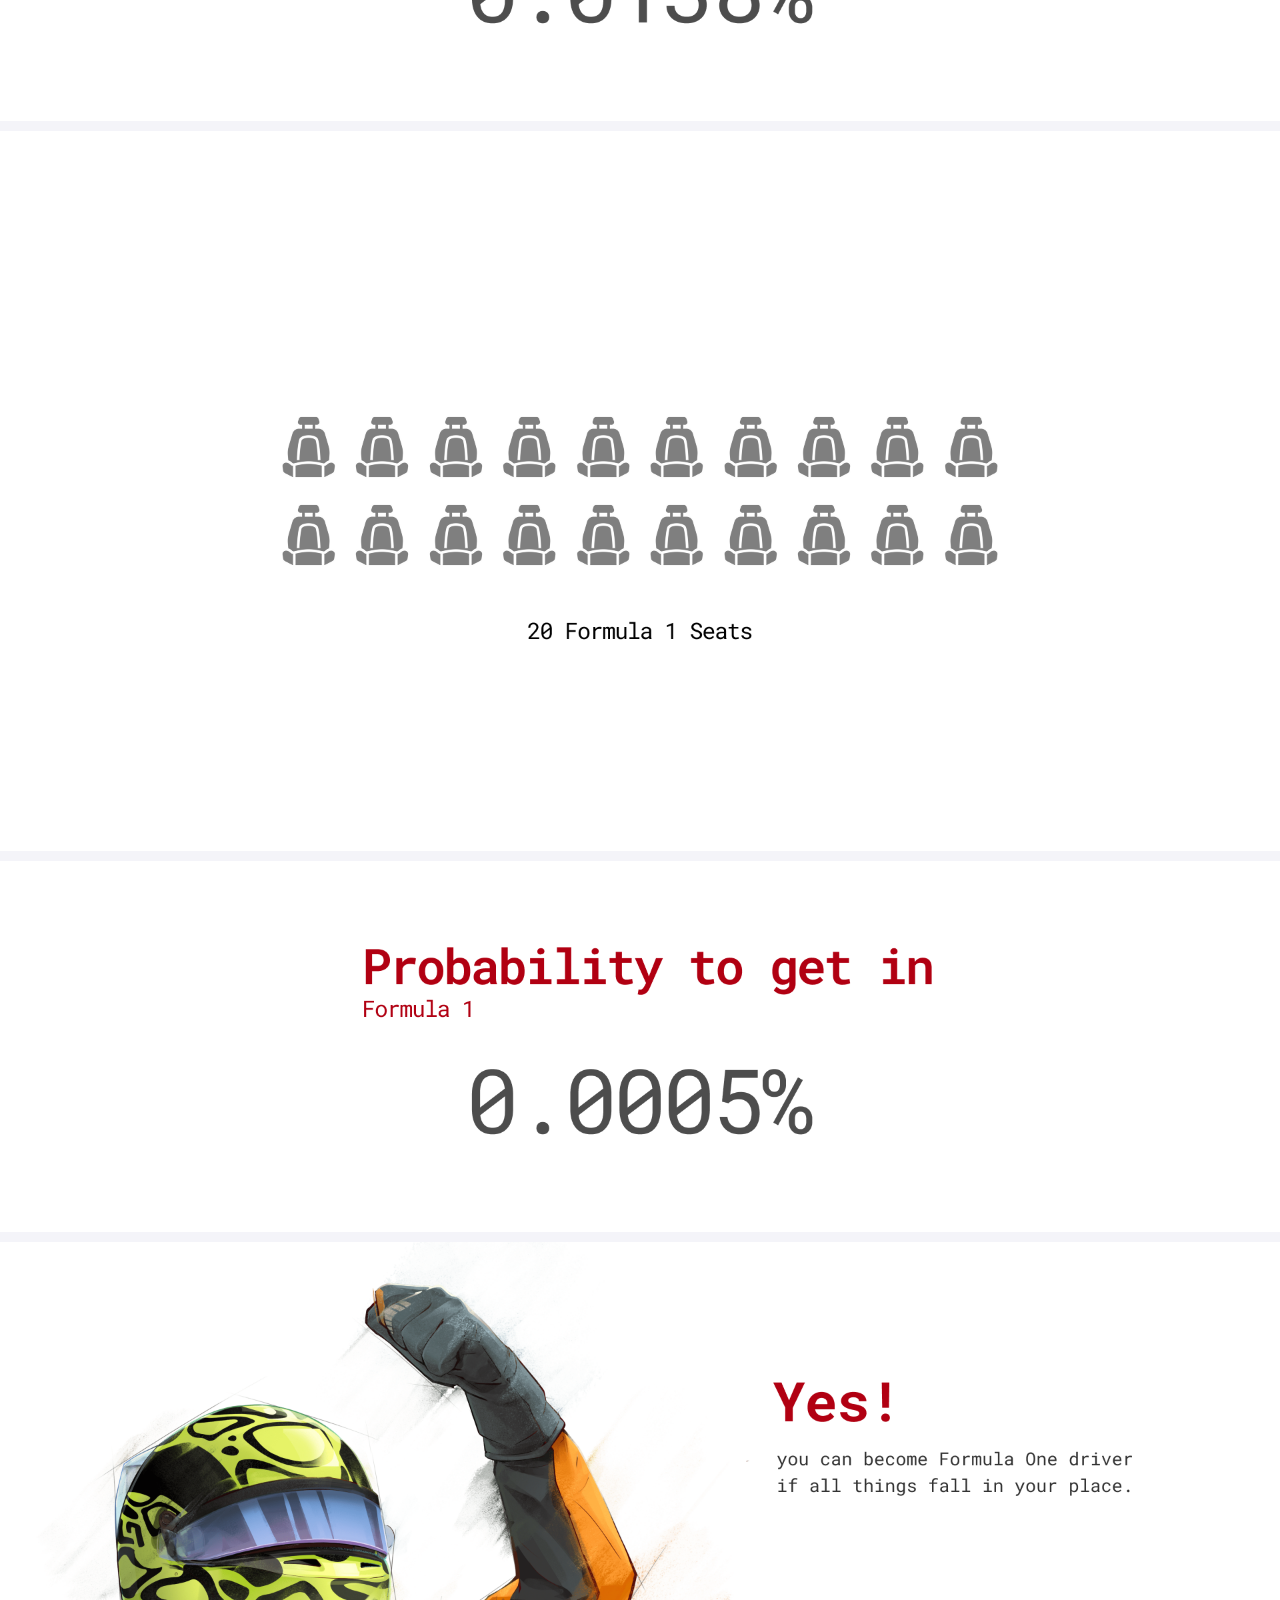
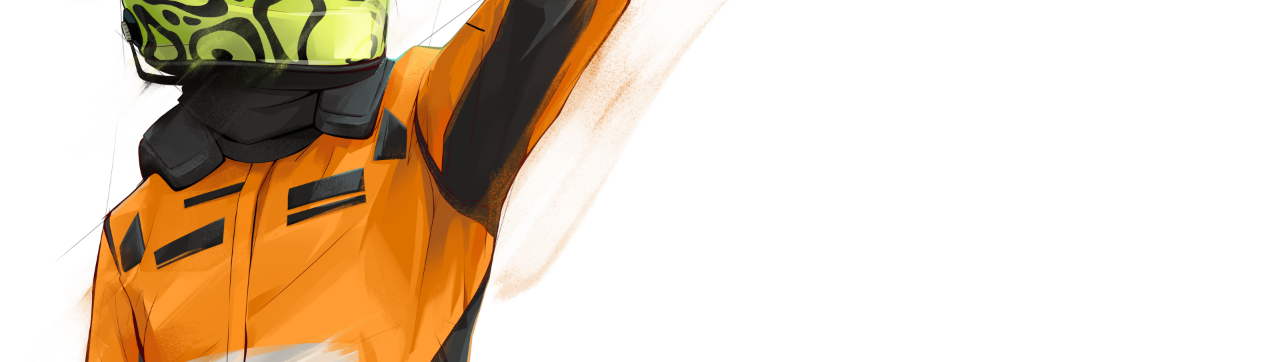
==== commit e0897165: "ok" ====
--- a/F1/Index.html
+++ b/F1/Index.html
@@ -253,9 +253,11 @@
         <img src="Seven-B.png" alt="Seven-B">
         <img src="Eight.png" alt="Eight">
         <img src="Nine.png" alt="Nine">
+        <img src="Ten.png" alt="Ten">
+        <img src="Eleven.png" alt="Eleven">
         
-        <!-- NEW IMAGE SLOT AFTER NINE -->
-        <img src="Ten.png" alt="Ten">
+        <!-- NEW IMAGE SLOT AFTER ELEVEN -->
+        <img src="Twelve.png" alt="Twelve">
     </div>
 
     <!-- Visualization Script -->
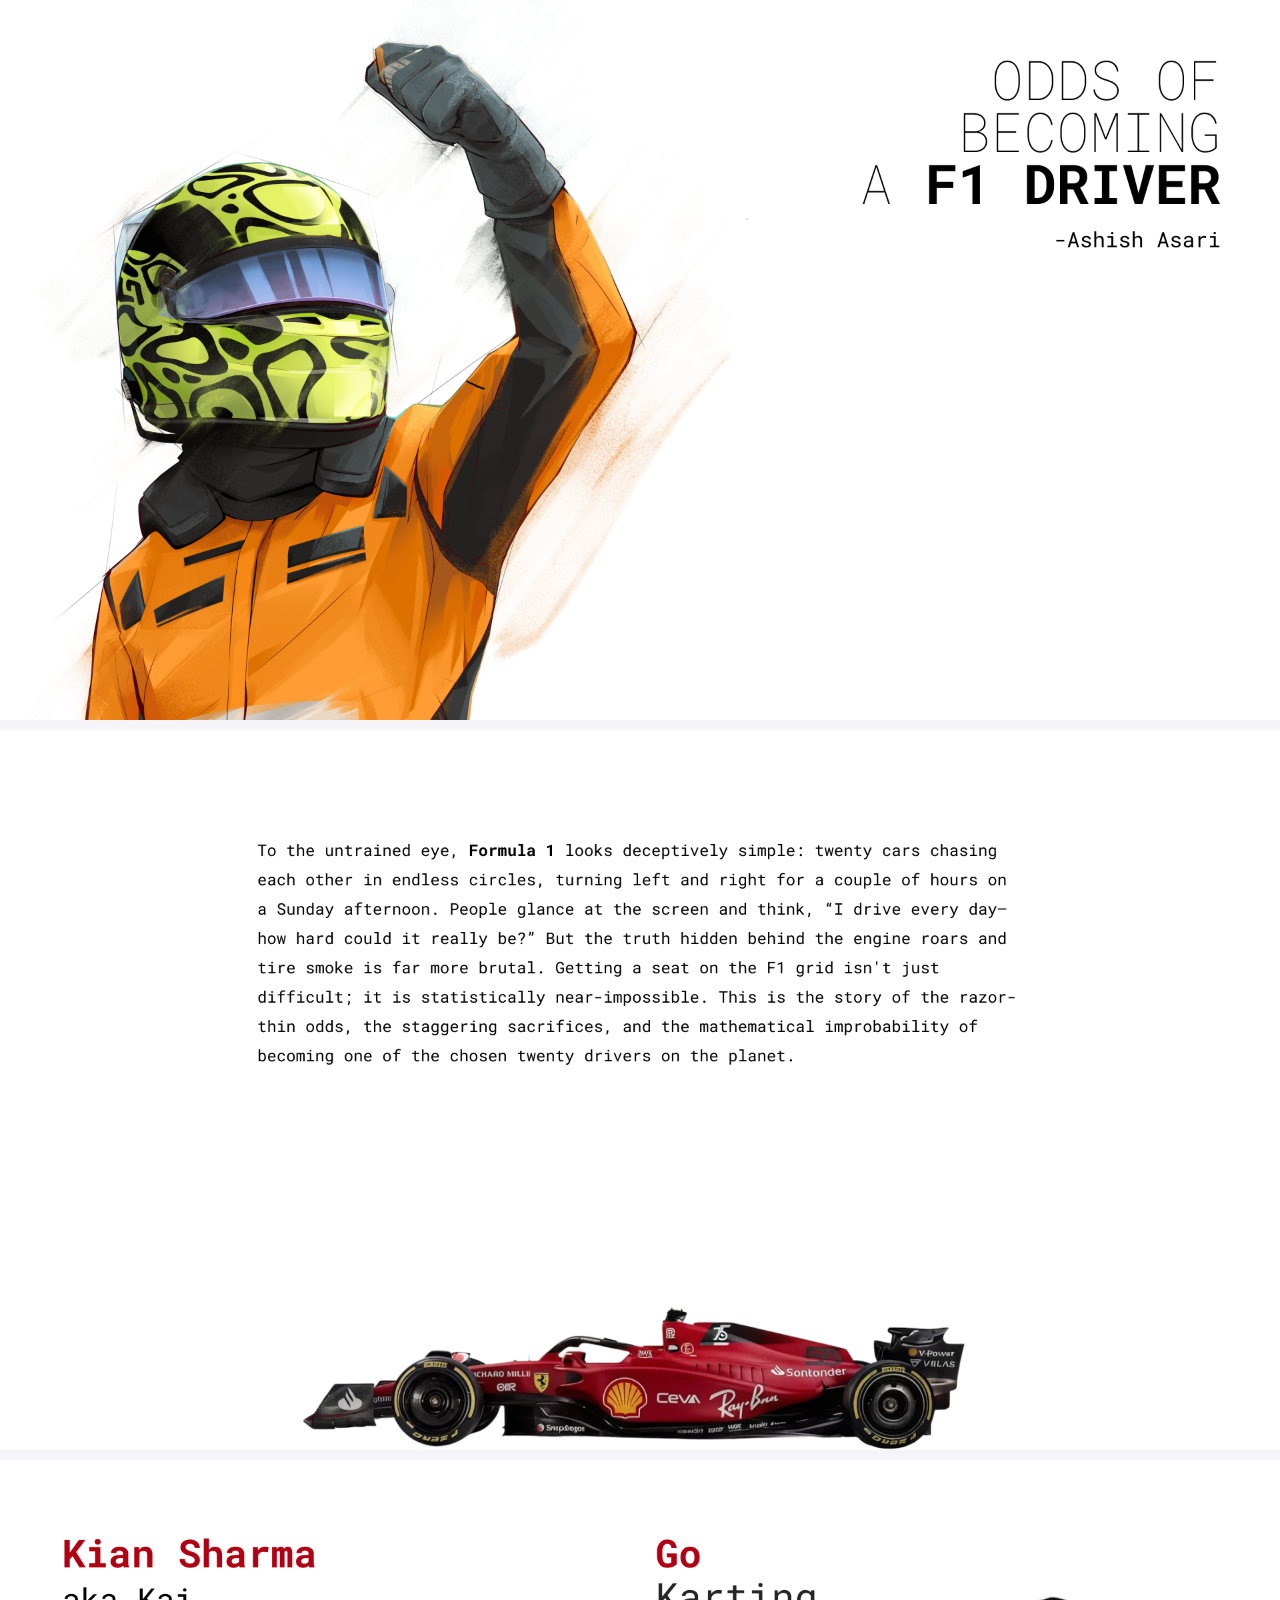
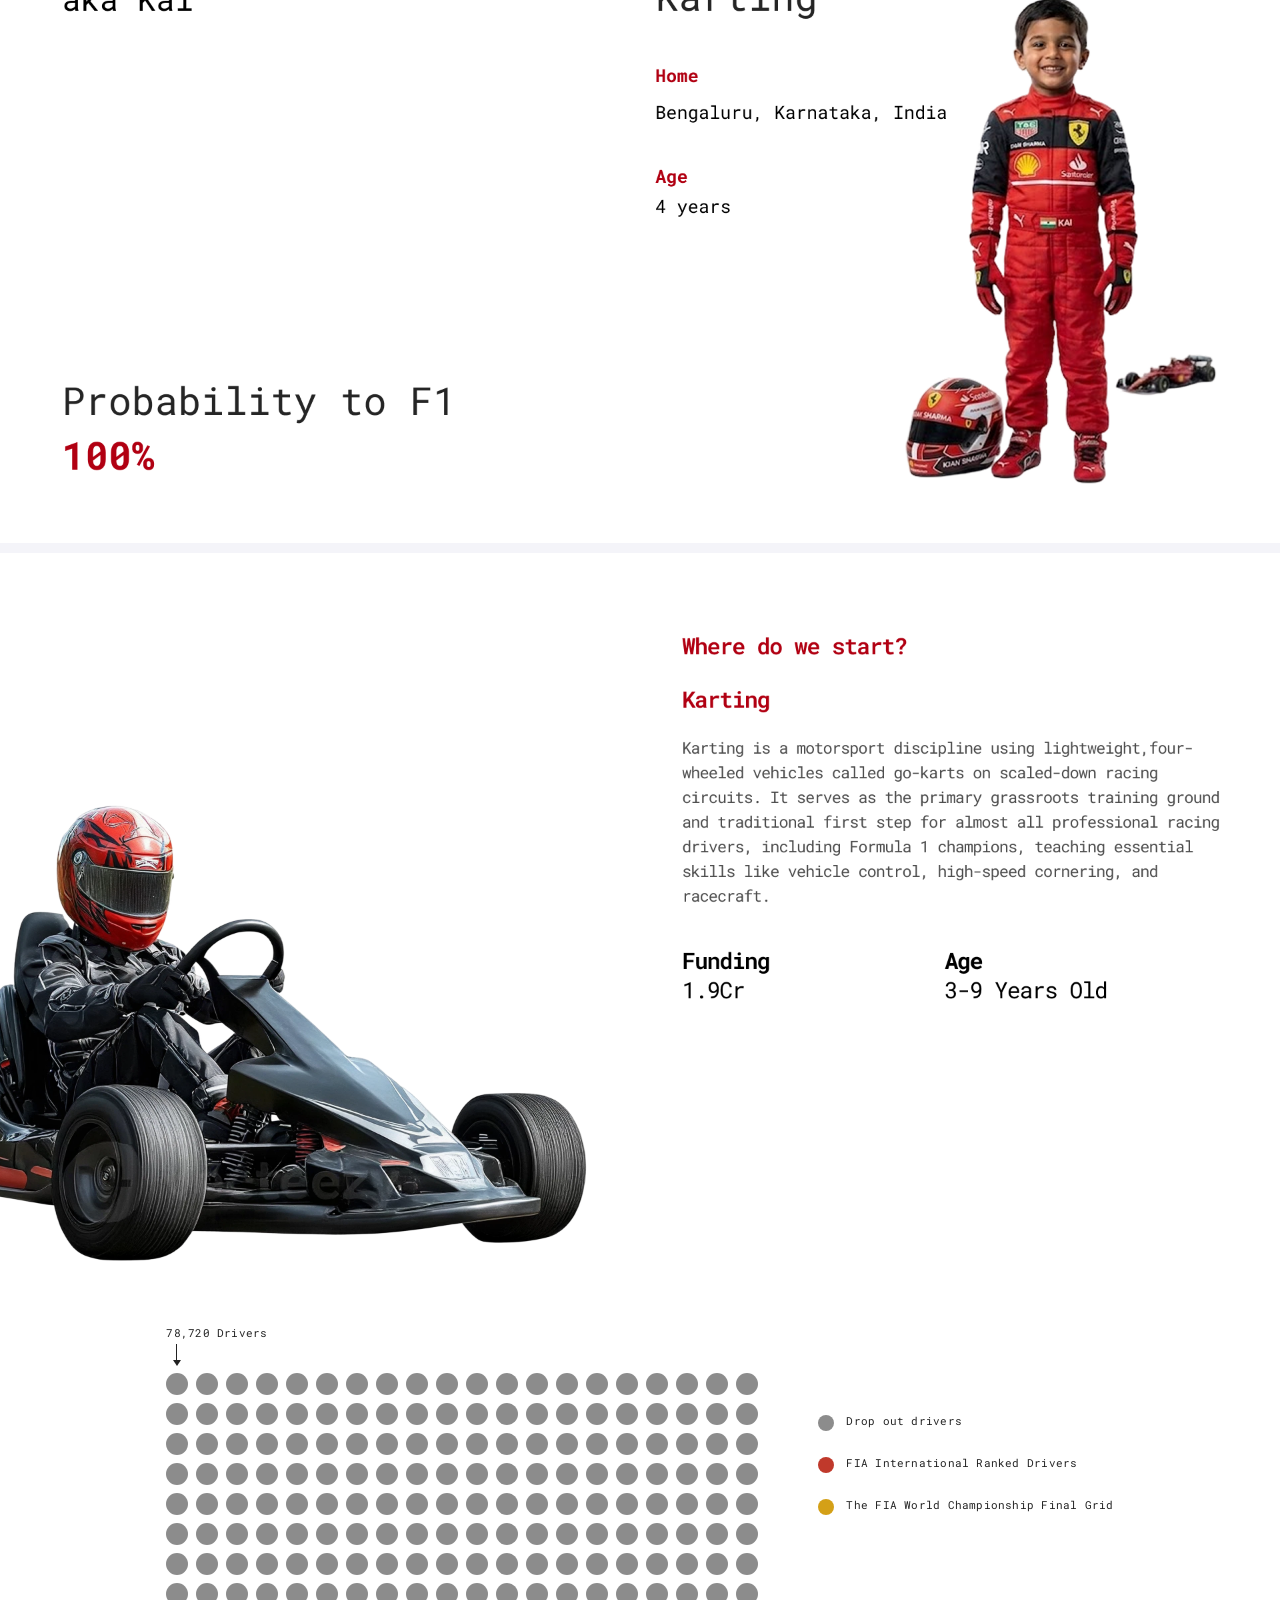
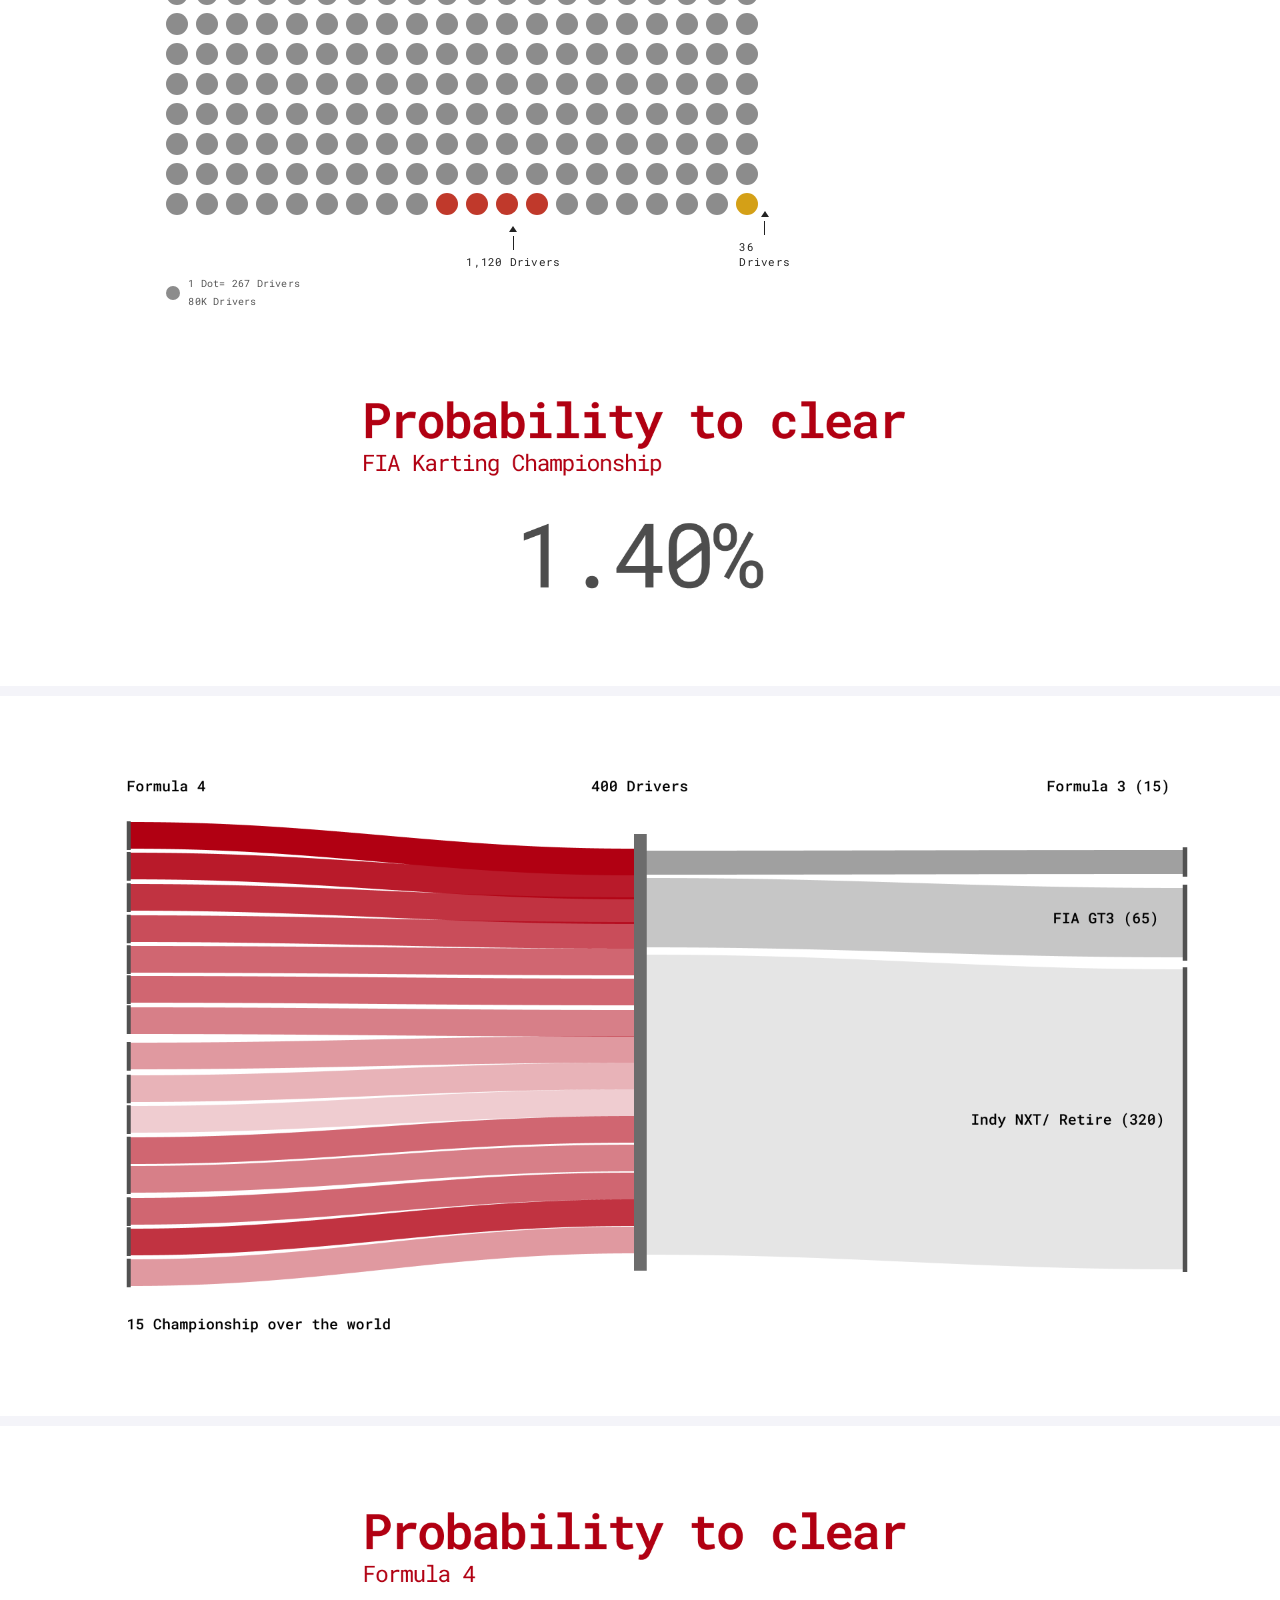
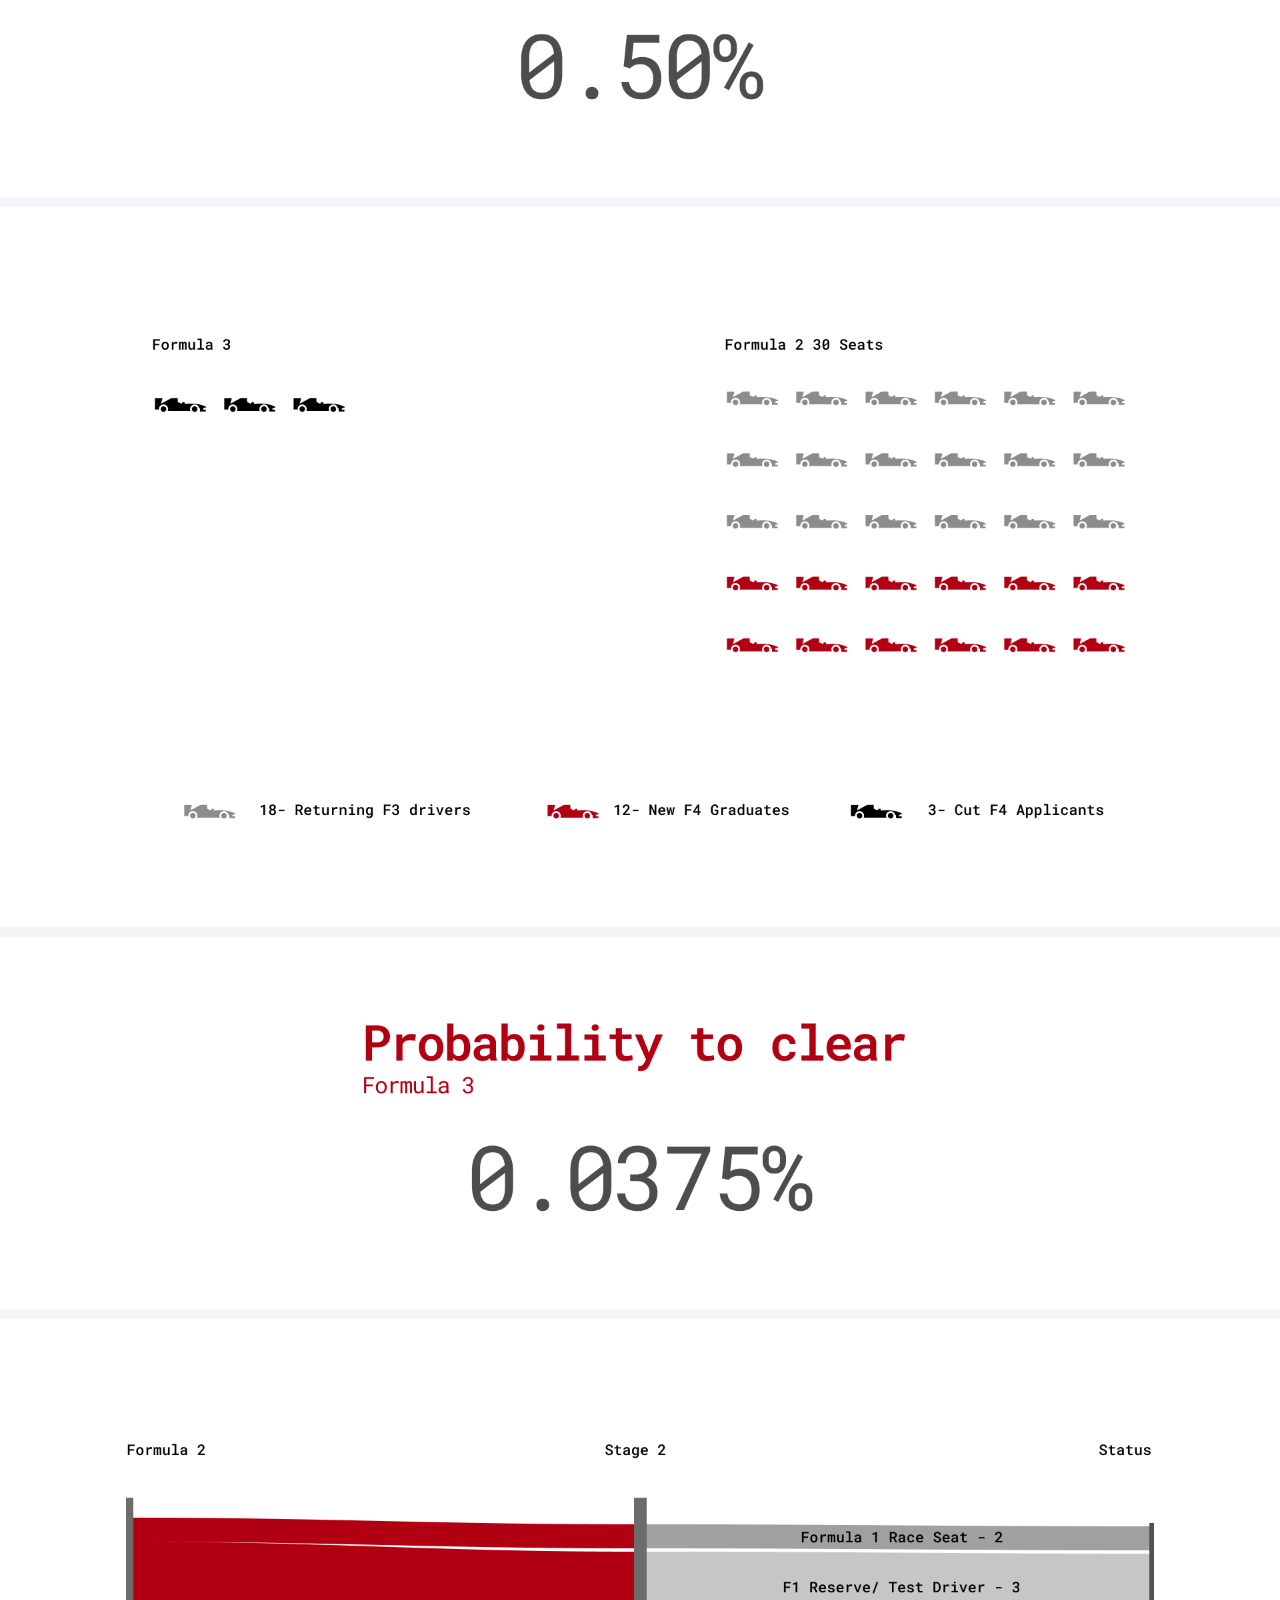
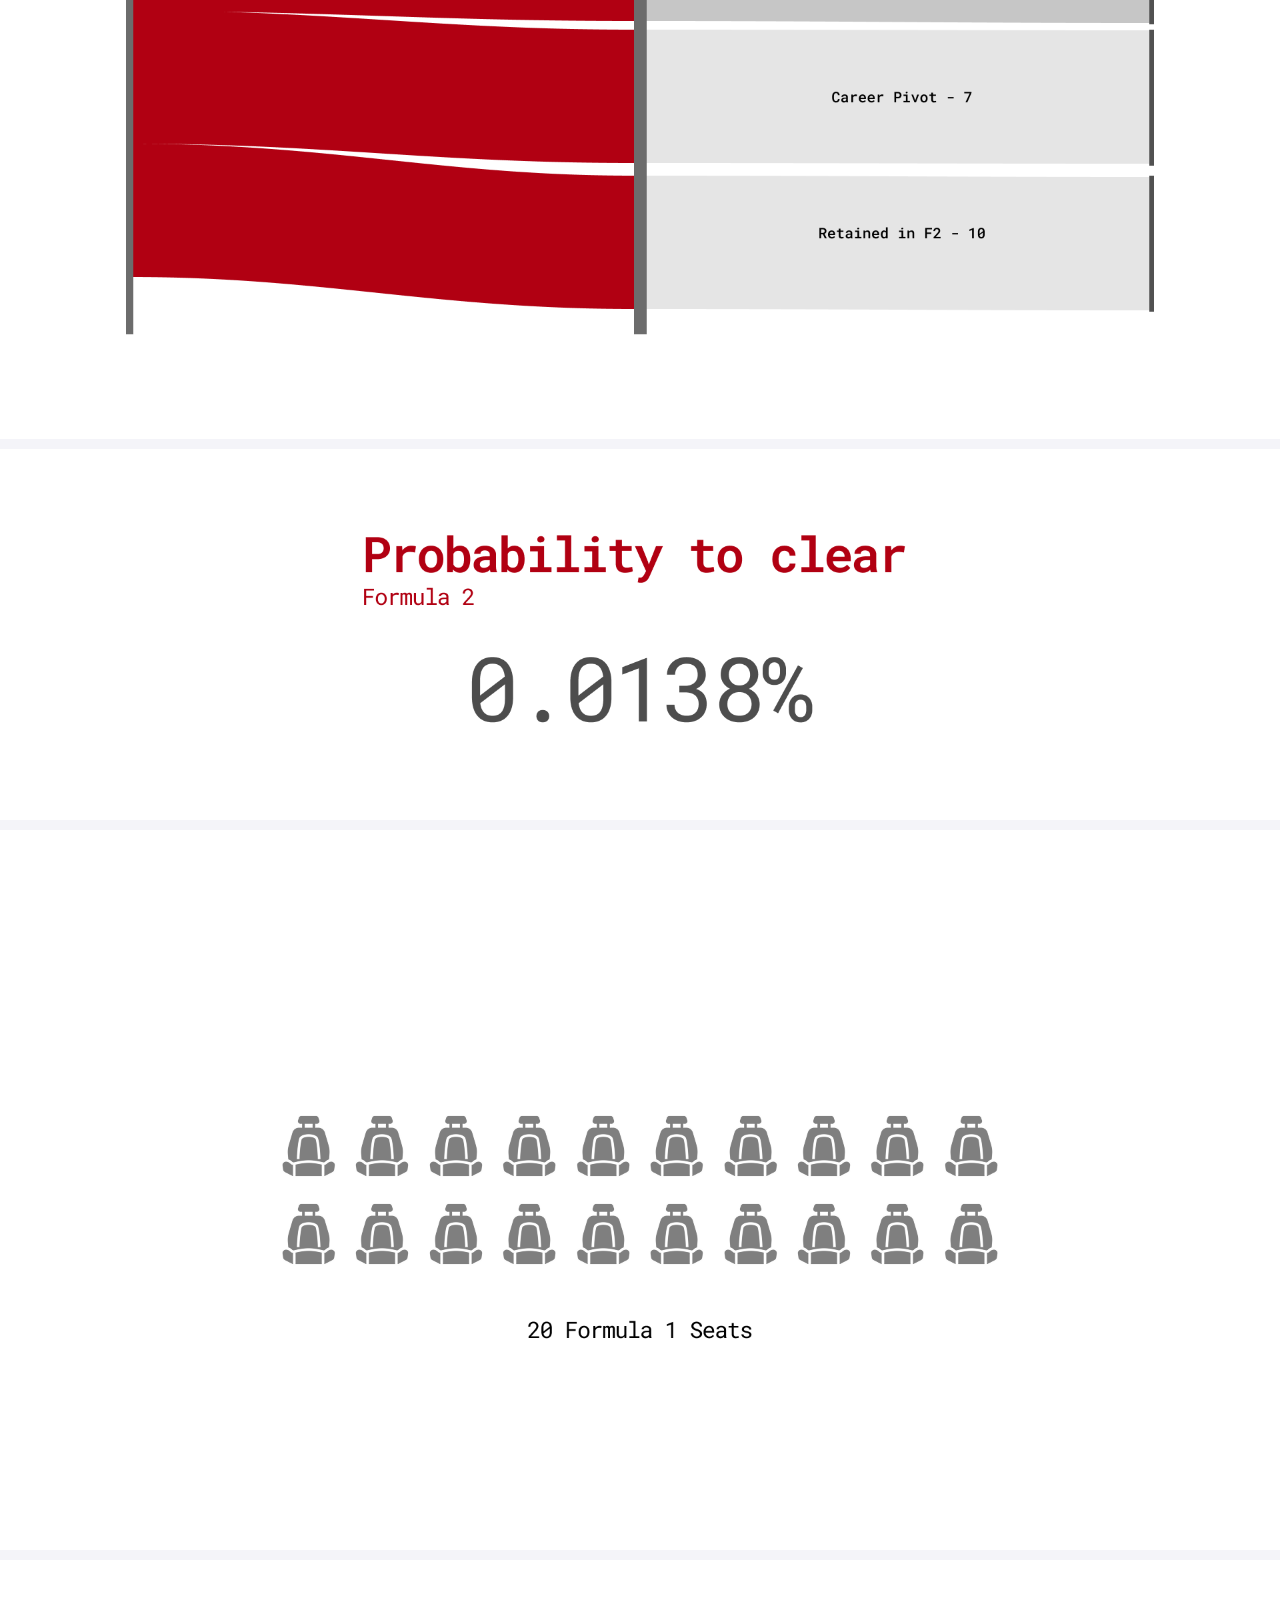
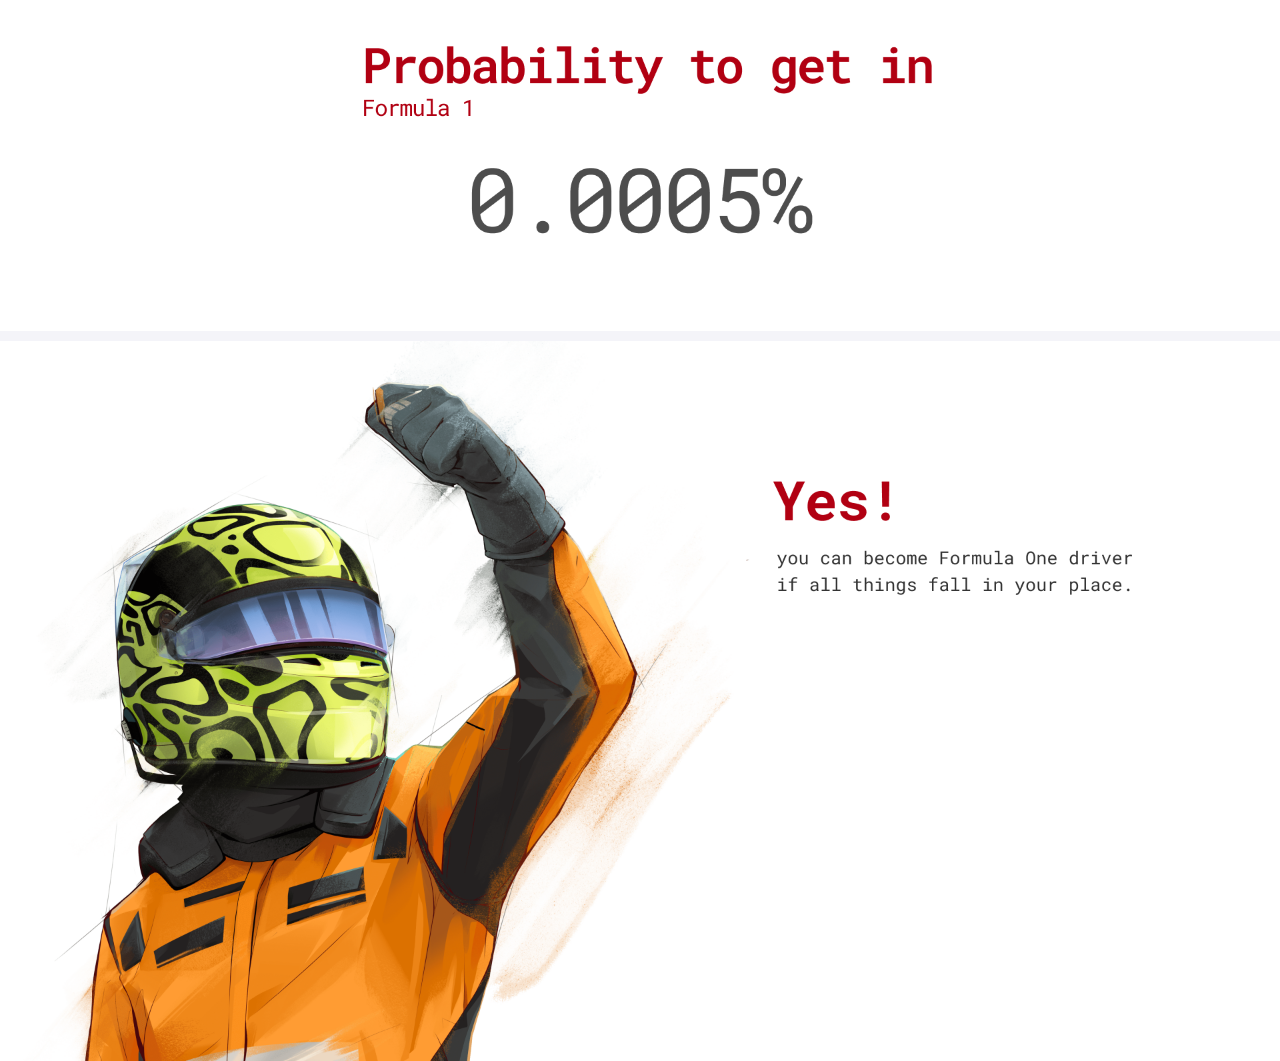
==== commit 1a555667: "okokok" ====
--- a/F1/Index.html
+++ b/F1/Index.html
@@ -249,14 +249,15 @@
         <img src="Five.png" alt="Five">
         <img src="Six.png" alt="Six">
         <img src="Six-B.png" alt="Six-B">
-        <img src="Seven.png" alt="Seven">
+        
+        <!-- RENAMED FROM Seven.png TO Seven-11.png -->
+        <img src="Seven-11.png" alt="Seven-11">
+        
         <img src="Seven-B.png" alt="Seven-B">
         <img src="Eight.png" alt="Eight">
         <img src="Nine.png" alt="Nine">
         <img src="Ten.png" alt="Ten">
         <img src="Eleven.png" alt="Eleven">
-        
-        <!-- NEW IMAGE SLOT AFTER ELEVEN -->
         <img src="Twelve.png" alt="Twelve">
     </div>
 
